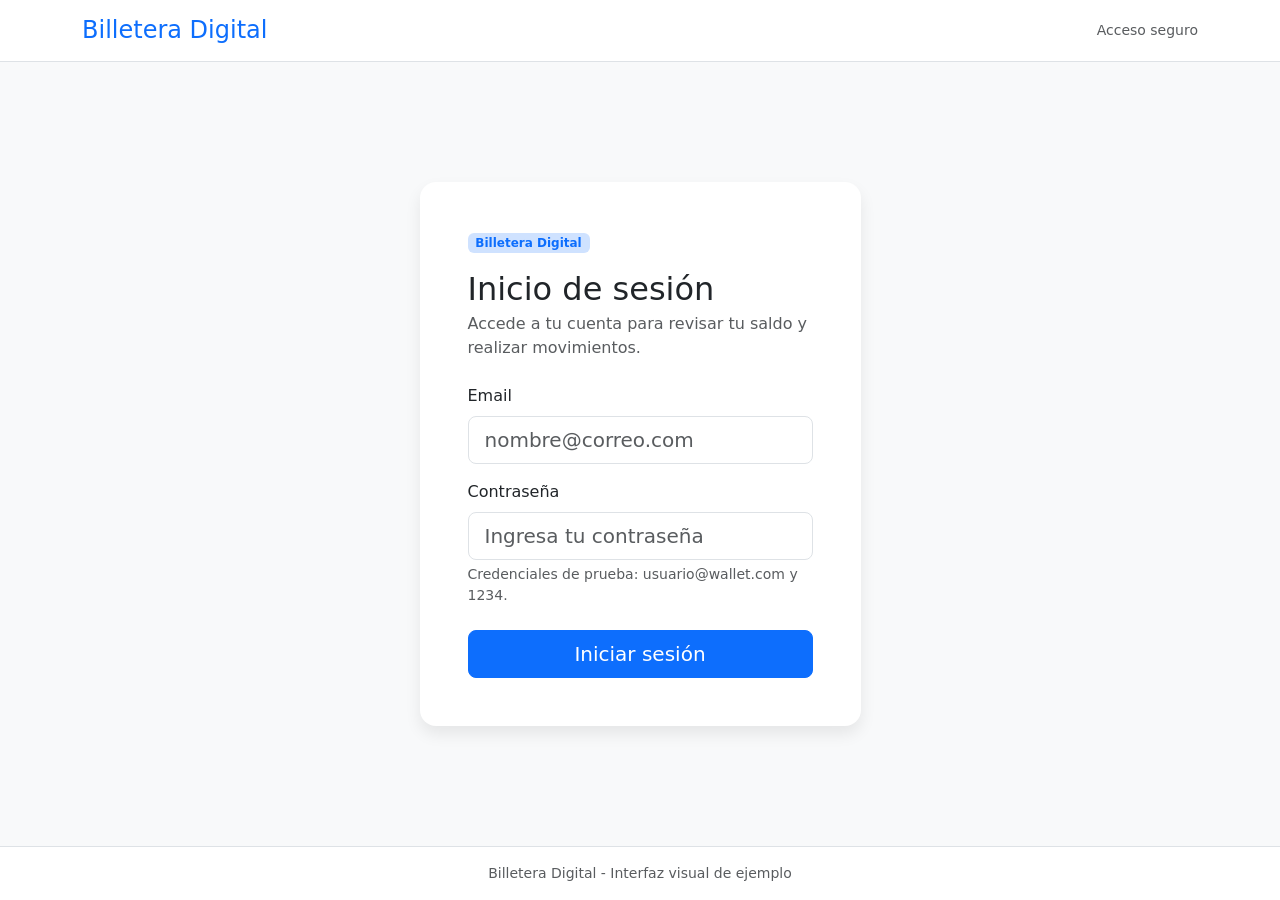
==== pages/deposit.html @ d2c087be "Base Proyecto Wallet JQuery" ====
<!DOCTYPE html>
<html lang="es">

<head>
  <meta charset="UTF-8">
  <meta name="viewport" content="width=device-width, initial-scale=1.0">
  <title>Depositar | Billetera Digital</title>
  <link href="https://cdn.jsdelivr.net/npm/bootstrap@5.3.3/dist/css/bootstrap.min.css" rel="stylesheet"
    integrity="sha384-QWTKZyjpPEjISv5WaRU9OFeRpok6YctnYmDr5pNlyT2bRjXh0JMhjY6hW+ALEwIH" crossorigin="anonymous">
  <link rel="stylesheet" href="../assets/css/styles.css">
</head>

<body class="page-bg" data-page="deposit">
  <div class="app-shell d-lg-flex">
    <input type="checkbox" id="sidebar-toggle" class="sidebar-toggle">
    <aside class="sidebar bg-white border-end p-4">
      <div class="d-flex justify-content-between align-items-center mb-4">
        <h2 class="h5 mb-0 text-primary">Billetera</h2>
        <label for="sidebar-toggle" class="btn btn-sm btn-outline-secondary d-lg-none">X</label>
      </div>
      <nav class="nav flex-column gap-2">
        <a href="menu.html" class="btn btn-outline-primary text-start">Menú Principal</a>
        <a href="deposit.html" class="btn btn-primary text-start">Depositar</a>
        <a href="sendMoney.html" class="btn btn-outline-primary text-start">Enviar Dinero</a>
        <a href="transactions.html" class="btn btn-outline-primary text-start">Movimientos</a>
        <a href="login.html" class="btn btn-outline-secondary text-start mt-3" data-logout>Cerrar sesión</a>
      </nav>
    </aside>
    <label for="sidebar-toggle" class="sidebar-overlay"></label>

    <div class="content-column flex-grow-1 d-flex flex-column">
      <header class="bg-white border-bottom">
        <div class="container-fluid py-3 d-flex justify-content-between align-items-center">
          <div class="d-flex align-items-center gap-2">
            <label for="sidebar-toggle" class="btn btn-outline-primary d-lg-none mb-0">☰</label>
            <h1 class="h4 mb-0">Billetera Digital</h1>
          </div>
        </div>
      </header>

      <main class="container py-4 py-md-5 flex-grow-1">
        <section class="card simple-card border-0 p-4 p-md-5">
          <div class="mb-4">
            <span class="badge d-inline-block bg-primary-subtle text-primary">Fondos</span>
            <h2 class="mt-3 mb-1">Depositar</h2>
            <p class="text-muted mb-0">Carga saldo en tu cuenta en pocos pasos.</p>
          </div>

          <div class="alert alert-light border mb-4">
            Saldo actual: <strong data-current-balance>$ 0</strong>
          </div>

          <form id="depositForm" novalidate>
            <div class="mb-4">
              <label for="amount" class="form-label">Monto a depositar</label>
              <input type="number" class="form-control form-control-lg" id="amount" placeholder="Ej: 50000" min="1"
                required>
            </div>
            <div class="d-flex flex-column flex-sm-row gap-3">
              <button type="submit" class="btn btn-primary btn-lg flex-fill">Realizar depósito</button>
            </div>
            <p id="depositSummary" class="text-success small mt-3 mb-0 d-none"></p>
            <div id="depositMessage" class="alert d-none mt-3 mb-0" role="alert"></div>
          </form>
        </section>
      </main>

      <footer class="bg-white border-top">
        <div class="container-fluid py-3 text-center text-muted small">
          Billetera Digital - Pantalla de depósito
        </div>
      </footer>
    </div>
  </div>
  <script src="https://code.jquery.com/jquery-3.7.1.min.js"></script>
  <script src="../assets/js/data.js"></script>
  <script src="../assets/js/deposit.js"></script>
  <script src="../assets/js/main.js"></script>
</body>

</html>
---- assets/css/styles.css ----
.page-bg {
    min-height: 100vh;
    background-color: #f8f9fa;
}

.simple-card {
    border-radius: 1rem;
    box-shadow: 0 0.5rem 1rem rgba(0, 0, 0, 0.08);
}

.amount-box {
    border-radius: 1rem;
}

.app-shell {
    min-height: 100vh;
}

.content-column {
    min-height: 100vh;
}

.sidebar {
    width: 260px;
}

.sidebar .nav .btn {
    width: 100%;
    min-height: 48px;
    display: flex;
    align-items: center;
    justify-content: flex-start;
}

.sidebar-toggle {
    display: none;
}

.sidebar-overlay {
    display: none;
}

.floating-alert-container {
    position: fixed;
    top: 1rem;
    right: 1rem;
    z-index: 2000;
    width: min(360px, calc(100% - 2rem));
}

.floating-alert {
    box-shadow: 0 0.75rem 1.5rem rgba(0, 0, 0, 0.12);
}

.contact-chip {
    cursor: pointer;
}

.contact-chip.active {
    background-color: #0d6efd !important;
    color: #fff !important;
    border-color: #0d6efd !important;
}

@media (max-width: 991.98px) {
    .sidebar {
        position: fixed;
        top: 0;
        left: -260px;
        z-index: 1040;
        height: 100vh;
        transition: left 0.3s ease;
    }

    .sidebar-overlay {
        position: fixed;
        inset: 0;
        background-color: rgba(0, 0, 0, 0.35);
        z-index: 1030;
    }

    .sidebar-toggle:checked ~ .sidebar {
        left: 0;
    }

    .sidebar-toggle:checked ~ .sidebar-overlay {
        display: block;
    }
}
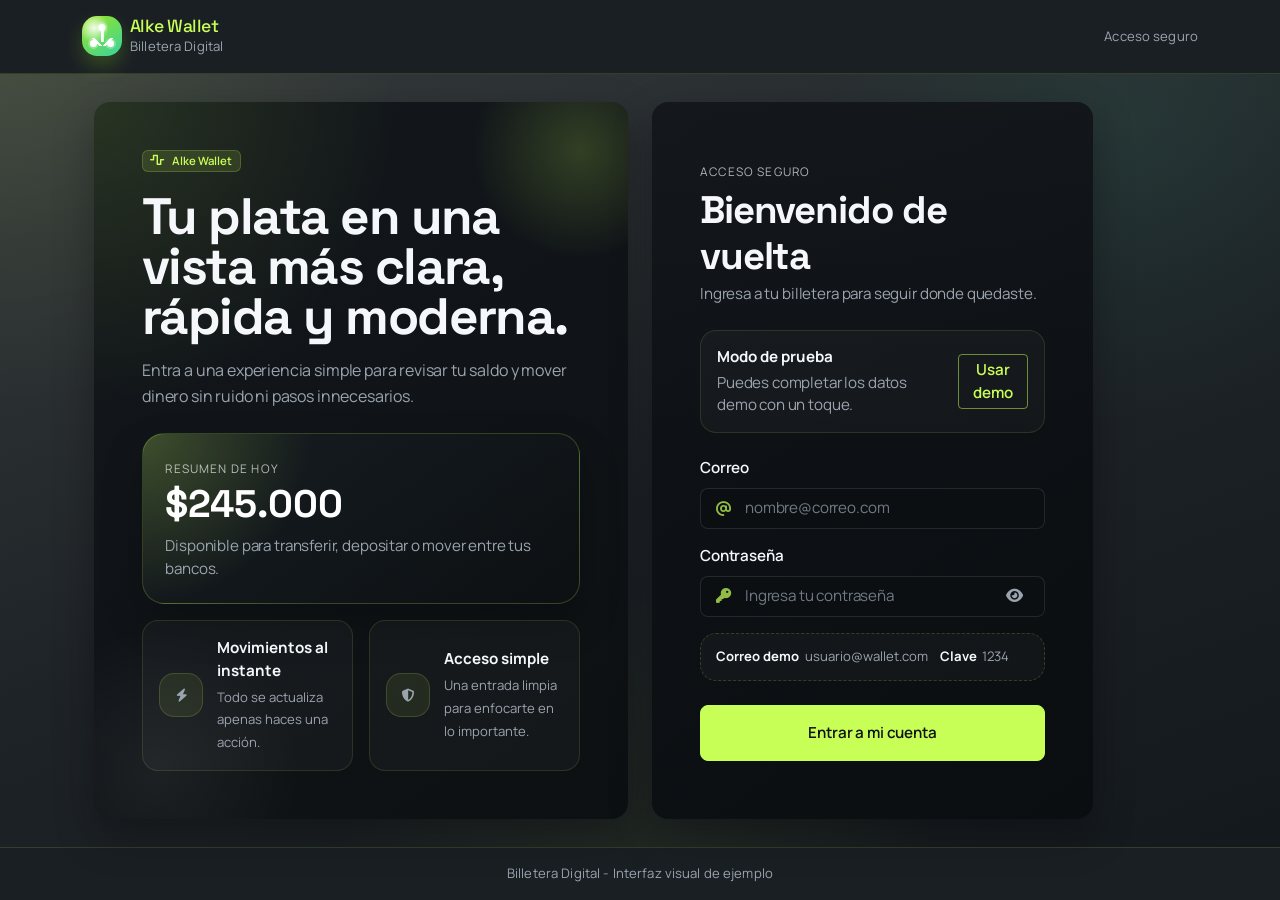
==== commit 87df4a1b: "avence en ux/ui con comportamiento de plataforma wallet mas realista" ====
--- a/pages/deposit.html
+++ b/pages/deposit.html
@@ -10,69 +10,278 @@
   <link rel="stylesheet" href="../assets/css/styles.css">
 </head>
 
-<body class="page-bg" data-page="deposit">
-  <div class="app-shell d-lg-flex">
-    <input type="checkbox" id="sidebar-toggle" class="sidebar-toggle">
-    <aside class="sidebar bg-white border-end p-4">
-      <div class="d-flex justify-content-between align-items-center mb-4">
-        <h2 class="h5 mb-0 text-primary">Billetera</h2>
-        <label for="sidebar-toggle" class="btn btn-sm btn-outline-secondary d-lg-none">X</label>
-      </div>
-      <nav class="nav flex-column gap-2">
-        <a href="menu.html" class="btn btn-outline-primary text-start">Menú Principal</a>
-        <a href="deposit.html" class="btn btn-primary text-start">Depositar</a>
-        <a href="sendMoney.html" class="btn btn-outline-primary text-start">Enviar Dinero</a>
-        <a href="transactions.html" class="btn btn-outline-primary text-start">Movimientos</a>
-        <a href="login.html" class="btn btn-outline-secondary text-start mt-3" data-logout>Cerrar sesión</a>
-      </nav>
-    </aside>
-    <label for="sidebar-toggle" class="sidebar-overlay"></label>
-
-    <div class="content-column flex-grow-1 d-flex flex-column">
-      <header class="bg-white border-bottom">
-        <div class="container-fluid py-3 d-flex justify-content-between align-items-center">
-          <div class="d-flex align-items-center gap-2">
-            <label for="sidebar-toggle" class="btn btn-outline-primary d-lg-none mb-0">☰</label>
-            <h1 class="h4 mb-0">Billetera Digital</h1>
-          </div>
-        </div>
-      </header>
-
-      <main class="container py-4 py-md-5 flex-grow-1">
-        <section class="card simple-card border-0 p-4 p-md-5">
-          <div class="mb-4">
-            <span class="badge d-inline-block bg-primary-subtle text-primary">Fondos</span>
-            <h2 class="mt-3 mb-1">Depositar</h2>
-            <p class="text-muted mb-0">Carga saldo en tu cuenta en pocos pasos.</p>
-          </div>
-
-          <div class="alert alert-light border mb-4">
-            Saldo actual: <strong data-current-balance>$ 0</strong>
-          </div>
-
-          <form id="depositForm" novalidate>
-            <div class="mb-4">
-              <label for="amount" class="form-label">Monto a depositar</label>
-              <input type="number" class="form-control form-control-lg" id="amount" placeholder="Ej: 50000" min="1"
-                required>
-            </div>
-            <div class="d-flex flex-column flex-sm-row gap-3">
-              <button type="submit" class="btn btn-primary btn-lg flex-fill">Realizar depósito</button>
-            </div>
-            <p id="depositSummary" class="text-success small mt-3 mb-0 d-none"></p>
-            <div id="depositMessage" class="alert d-none mt-3 mb-0" role="alert"></div>
-          </form>
-        </section>
-      </main>
-
-      <footer class="bg-white border-top">
-        <div class="container-fluid py-3 text-center text-muted small">
-          Billetera Digital - Pantalla de depósito
-        </div>
-      </footer>
-    </div>
-  </div>
+<body data-page="deposit" data-layout="app" data-title="Depositar | Billetera Digital">
+  <div data-layout-root></div>
+  <template data-page-content>
+    <section class="card simple-card border-0 p-4 p-md-5">
+      <div class="page-hero mb-4">
+        <div>
+          <span class="badge d-inline-block bg-primary-subtle text-primary">Fondos</span>
+          <h2 class="mt-3 mb-1">Depositar</h2>
+          <p class="text-muted mb-0">Elige cómo quieres ingresar la plata y te guiamos paso a paso.</p>
+        </div>
+        <div class="hero-icon">
+          <i class="fa-solid fa-arrow-down-wide-short"></i>
+        </div>
+      </div>
+
+      <div class="row g-3 mb-4 mobile-summary-grid">
+        <div class="col-12 col-sm-7 col-lg-7">
+          <div class="info-panel h-100">
+            <span class="info-panel__label">Saldo actual</span>
+            <strong class="info-panel__value" data-current-balance>$ 0</strong>
+            <p class="info-panel__text mb-0">Tu saldo se actualiza apenas terminamos el ingreso.</p>
+          </div>
+        </div>
+      </div>
+
+      <div class="row g-4 align-items-start">
+        <div class="col-12 col-xl-7">
+          <div class="surface-panel deposit-panel h-100">
+            <div class="transfer-panel__header">
+              <div>
+                <span class="transfer-panel__eyebrow">Paso principal</span>
+                <h3 class="h4 mb-1">¿Cómo quieres ingresar la plata?</h3>
+                <p class="text-muted mb-0">Elige una opción y abriremos una ventana con los datos necesarios.</p>
+              </div>
+            </div>
+
+            <div class="transfer-choice-grid">
+              <button type="button" class="transfer-choice-card" data-bs-toggle="modal" data-bs-target="#depositBankMethodModal">
+                <span class="transfer-choice-card__icon">
+                  <i class="fa-solid fa-building-columns"></i>
+                </span>
+                <span class="transfer-choice-card__content">
+                  <span class="transfer-choice-card__title">Desde otro banco</span>
+                  <span class="transfer-choice-card__text">Elige si quieres ingresar con débito o con una transferencia bancaria.</span>
+                </span>
+              </button>
+              <button type="button" class="transfer-choice-card" data-bs-toggle="modal" data-bs-target="#depositGiftCardModal">
+                <span class="transfer-choice-card__icon">
+                  <i class="fa-solid fa-gift"></i>
+                </span>
+                <span class="transfer-choice-card__content">
+                  <span class="transfer-choice-card__title">Con gift card</span>
+                  <span class="transfer-choice-card__text">Canjea un código de regalo y súmalo directo a tu saldo.</span>
+                </span>
+              </button>
+            </div>
+          </div>
+        </div>
+
+      
+      </div>
+    </section>
+  </template>
+
+  <template data-page-extra>
+    <div class="modal fade" id="depositBankMethodModal" tabindex="-1" aria-labelledby="depositBankMethodModalLabel" aria-hidden="true">
+      <div class="modal-dialog modal-dialog-centered">
+        <div class="modal-content">
+          <div class="modal-header">
+            <div>
+              <span class="section-heading__eyebrow d-block">Paso 1</span>
+              <h2 class="modal-title fs-5" id="depositBankMethodModalLabel">Elige cómo quieres ingresar</h2>
+            </div>
+            <button type="button" class="btn-close" data-bs-dismiss="modal" aria-label="Cerrar"></button>
+          </div>
+          <div class="modal-body">
+            <div class="transfer-choice-grid">
+              <button type="button" class="transfer-choice-card" data-bs-target-modal="depositDebitModal">
+                <span class="transfer-choice-card__icon">
+                  <i class="fa-solid fa-credit-card"></i>
+                </span>
+                <span class="transfer-choice-card__content">
+                  <span class="transfer-choice-card__title">Tarjeta de débito</span>
+                  <span class="transfer-choice-card__text">Haz un cargo usando una tarjeta de débito de prueba.</span>
+                </span>
+              </button>
+              <button type="button" class="transfer-choice-card" data-bs-target-modal="depositTransferModal">
+                <span class="transfer-choice-card__icon">
+                  <i class="fa-solid fa-arrow-right-arrow-left"></i>
+                </span>
+                <span class="transfer-choice-card__content">
+                  <span class="transfer-choice-card__title">Transferencia bancaria</span>
+                  <span class="transfer-choice-card__text">Revisa los datos de abono y confirma el monto transferido.</span>
+                </span>
+              </button>
+            </div>
+          </div>
+        </div>
+      </div>
+    </div>
+
+    <div class="modal fade" id="depositDebitModal" tabindex="-1" aria-labelledby="depositDebitModalLabel" aria-hidden="true">
+      <div class="modal-dialog modal-dialog-centered modal-lg">
+        <div class="modal-content">
+          <div class="modal-header">
+            <div>
+              <span class="section-heading__eyebrow d-block">Paso 2</span>
+              <h2 class="modal-title fs-5" id="depositDebitModalLabel">Ingresa con tarjeta de débito</h2>
+            </div>
+            <button type="button" class="btn-close" data-bs-dismiss="modal" aria-label="Cerrar"></button>
+          </div>
+          <div class="modal-body">
+            <form id="depositDebitForm" novalidate>
+              <div class="mb-3">
+                <label for="debitBankSource" class="form-label">Banco de origen</label>
+                <select id="debitBankSource" class="form-select form-select-lg">
+                  <option value="">Selecciona un banco</option>
+                </select>
+                <div class="form-text" id="debitBankSourceHelp">Selecciona desde qué banco quieres hacer el cargo.</div>
+              </div>
+
+              <div class="mb-3">
+                <label for="debitCardNumber" class="form-label">Número de tarjeta de débito</label>
+                <input type="text" class="form-control" id="debitCardNumber" placeholder="Ingresa el número de la tarjeta">
+                <div class="form-text" id="debitCardNumberHint">Tarjeta de prueba: selecciona un banco para ver un ejemplo.</div>
+              </div>
+
+              <div class="mb-3">
+                <label for="debitCardHolder" class="form-label">Nombre del titular</label>
+                <input type="text" class="form-control" id="debitCardHolder" placeholder="Como aparece en la tarjeta">
+                <div class="form-text" id="debitCardHolderHint">Titular de prueba: selecciona un banco para ver un ejemplo.</div>
+              </div>
+
+              <div class="row g-3 mb-3">
+                <div class="col-6">
+                  <label for="debitCardExpiry" class="form-label">Vencimiento</label>
+                  <input type="text" class="form-control" id="debitCardExpiry" placeholder="MM/AA">
+                  <div class="form-text" id="debitCardExpiryHint">Ejemplo: 12/28</div>
+                </div>
+                <div class="col-6">
+                  <label for="debitCardCvv" class="form-label">CVV</label>
+                  <input type="text" class="form-control" id="debitCardCvv" placeholder="123">
+                  <div class="form-text" id="debitCardCvvHint">Ejemplo: 321</div>
+                </div>
+              </div>
+
+              <div class="mb-4">
+                <label for="debitAmount" class="form-label">Monto a ingresar</label>
+                <input type="number" class="form-control form-control-lg" id="debitAmount" placeholder="Ej: 50000" min="1">
+                <div class="form-text" id="debitDepositSummary">Haz un cargo desde tu tarjeta de débito para sumarlo al saldo.</div>
+              </div>
+
+              <div class="d-flex flex-column flex-sm-row gap-3">
+                <button type="submit" class="btn btn-primary btn-lg flex-fill">Ingresar con débito</button>
+              </div>
+              <p id="debitDepositResult" class="small mt-3 mb-0 d-none"></p>
+              <div id="debitDepositMessage" class="alert d-none mt-3 mb-0" role="alert"></div>
+            </form>
+          </div>
+        </div>
+      </div>
+    </div>
+
+    <div class="modal fade" id="depositTransferModal" tabindex="-1" aria-labelledby="depositTransferModalLabel" aria-hidden="true">
+      <div class="modal-dialog modal-dialog-centered modal-lg">
+        <div class="modal-content">
+          <div class="modal-header">
+            <div>
+              <span class="section-heading__eyebrow d-block">Paso 2</span>
+              <h2 class="modal-title fs-5" id="depositTransferModalLabel">Ingresa con transferencia bancaria</h2>
+            </div>
+            <button type="button" class="btn-close" data-bs-dismiss="modal" aria-label="Cerrar"></button>
+          </div>
+          <div class="modal-body">
+            <form id="depositTransferForm" novalidate>
+              <div class="mb-3">
+                <label for="transferBankSource" class="form-label">Banco desde donde transferiste</label>
+                <select id="transferBankSource" class="form-select form-select-lg">
+                  <option value="">Selecciona un banco</option>
+                </select>
+                <div class="form-text" id="transferBankSourceHelp">Elige el banco de origen para mostrar los datos de abono.</div>
+              </div>
+
+              <div class="surface-panel p-3 mb-3">
+                <span class="transfer-panel__eyebrow d-block mb-2">Datos de prueba para transferir</span>
+                <div class="small text-muted d-grid gap-2">
+                  <div id="transferHolderHint">Titular: selecciona un banco para ver el ejemplo.</div>
+                  <div id="transferRutHint">RUT: selecciona un banco para ver el ejemplo.</div>
+                  <div id="transferAccountTypeHint">Tipo de cuenta: selecciona un banco para ver el ejemplo.</div>
+                  <div id="transferAccountNumberHint">Número de cuenta: selecciona un banco para ver el ejemplo.</div>
+                  <div id="transferEmailHint">Correo: selecciona un banco para ver el ejemplo.</div>
+                </div>
+              </div>
+
+              <div class="mb-3">
+                <label for="transferReference" class="form-label">Comprobante o referencia</label>
+                <input type="text" class="form-control" id="transferReference" placeholder="Ej: TRX-458921">
+                <div class="form-text" id="transferReferenceHint">Puedes usar un código simple para simular el comprobante.</div>
+              </div>
+
+              <div class="mb-4">
+                <label for="transferAmount" class="form-label">Monto transferido</label>
+                <input type="number" class="form-control form-control-lg" id="transferAmount" placeholder="Ej: 50000" min="1">
+                <div class="form-text" id="transferDepositSummary">Confirma cuánto transferiste para acreditarlo en tu saldo.</div>
+              </div>
+
+              <div class="d-flex flex-column flex-sm-row gap-3">
+                <button type="submit" class="btn btn-primary btn-lg flex-fill">Confirmar transferencia</button>
+              </div>
+              <p id="transferDepositResult" class="small mt-3 mb-0 d-none"></p>
+              <div id="transferDepositMessage" class="alert d-none mt-3 mb-0" role="alert"></div>
+            </form>
+          </div>
+        </div>
+      </div>
+    </div>
+
+    <div class="modal fade" id="depositGiftCardModal" tabindex="-1" aria-labelledby="depositGiftCardModalLabel" aria-hidden="true">
+      <div class="modal-dialog modal-dialog-centered">
+        <div class="modal-content">
+          <div class="modal-header">
+            <div>
+              <span class="section-heading__eyebrow d-block">Paso 1</span>
+              <h2 class="modal-title fs-5" id="depositGiftCardModalLabel">Canjea una gift card</h2>
+            </div>
+            <button type="button" class="btn-close" data-bs-dismiss="modal" aria-label="Cerrar"></button>
+          </div>
+          <div class="modal-body">
+            <form id="depositGiftCardForm" novalidate>
+              <div class="mb-3">
+                <label for="giftCardSource" class="form-label">Elige una gift card</label>
+                <select id="giftCardSource" class="form-select form-select-lg">
+                  <option value="">Selecciona una gift card</option>
+                </select>
+                <div class="form-text">Puedes usar uno de los códigos de ejemplo que dejamos cargados.</div>
+              </div>
+
+              <div class="mb-3">
+                <label for="giftCardCode" class="form-label">Código de la gift card</label>
+                <input type="text" class="form-control" id="giftCardCode" placeholder="Ingresa el código">
+                <div class="form-text" id="giftCardCodeHint">Código de prueba: selecciona una gift card para ver el ejemplo.</div>
+              </div>
+
+              <div class="mb-3">
+                <label for="giftCardPin" class="form-label">PIN o clave</label>
+                <input type="text" class="form-control" id="giftCardPin" placeholder="Ingresa la clave">
+                <div class="form-text" id="giftCardPinHint">PIN de prueba: selecciona una gift card para ver el ejemplo.</div>
+              </div>
+
+              <div class="mb-4">
+                <label for="giftAmount" class="form-label">Monto a depositar</label>
+                <input type="number" class="form-control form-control-lg" id="giftAmount" placeholder="Ej: 15000" min="1">
+                <div class="form-text" id="giftDepositSummary">Usa un código de regalo para sumar saldo sin depender de otro banco.</div>
+              </div>
+
+              <div class="d-flex flex-column flex-sm-row gap-3">
+                <button type="submit" class="btn btn-primary btn-lg flex-fill">Canjear gift card</button>
+              </div>
+              <p id="giftDepositSummaryText" class="small mt-3 mb-0 d-none"></p>
+              <div id="giftDepositMessage" class="alert d-none mt-3 mb-0" role="alert"></div>
+            </form>
+          </div>
+        </div>
+      </div>
+    </div>
+  </template>
+
+  <script src="../assets/js/layout.js"></script>
   <script src="https://code.jquery.com/jquery-3.7.1.min.js"></script>
+  <script src="https://cdn.jsdelivr.net/npm/bootstrap@5.3.3/dist/js/bootstrap.bundle.min.js"
+    integrity="sha384-YvpcrYf0tY3lHB60NNkmXc5s9fDVZLESaAA55NDzOxhy9GkcIdslK1eN7N6jIeHz"
+    crossorigin="anonymous"></script>
   <script src="../assets/js/data.js"></script>
   <script src="../assets/js/deposit.js"></script>
   <script src="../assets/js/main.js"></script>
--- a/assets/css/styles.css
+++ b/assets/css/styles.css
@@ -1,15 +1,905 @@
+@import url("https://fonts.googleapis.com/css2?family=Manrope:wght@400;500;600;700;800&family=Space+Grotesk:wght@500;700&display=swap");
+
 .page-bg {
     min-height: 100vh;
-    background-color: #f8f9fa;
+    background-color: #2c3134;
+    background:
+        radial-gradient(circle at top left, rgba(200, 255, 87, 0.1), transparent 26%),
+        radial-gradient(circle at 88% 14%, rgba(56, 211, 159, 0.08), transparent 22%),
+        radial-gradient(circle at 50% 100%, rgba(200, 255, 87, 0.06), transparent 28%),
+        linear-gradient(160deg, #3d4042 0%, #2f3436 18%, #1e2327 52%, #13181c 100%);
+    font-family: "Manrope", "Segoe UI", sans-serif;
+    font-size: 0.95rem;
+    background-attachment: fixed;
+}
+
+:root {
+    --app-header-height: 0px;
+    --app-footer-height: 0px;
+    --app-bg: #2c3134;
+    --app-surface: #111417;
+    --app-surface-soft: #1a1f24;
+    --app-surface-strong: #0c0f12;
+    --app-border: rgba(200, 255, 87, 0.14);
+    --app-text: #f5f7fa;
+    --app-muted: #9aa4af;
+    --app-accent: #c8ff57;
+    --app-accent-strong: #a6f226;
+    --app-accent-contrast: #0f1411;
+    --app-shadow: 0 1rem 2.5rem rgba(0, 0, 0, 0.28);
+    --app-font-body: "Manrope", "Segoe UI", sans-serif;
+    --app-font-display: "Space Grotesk", "Segoe UI", sans-serif;
+}
+
+body,
+button,
+input,
+select,
+textarea {
+    font-family: var(--app-font-body);
 }
 
 .simple-card {
     border-radius: 1rem;
-    box-shadow: 0 0.5rem 1rem rgba(0, 0, 0, 0.08);
+    background-color: var(--app-surface);
+    color: var(--app-text);
+    border: 1px solid var(--app-border);
+    box-shadow: var(--app-shadow);
+}
+
+.page-hero {
+    display: grid;
+    grid-template-columns: minmax(0, 1fr) auto;
+    align-items: start;
+    gap: 1rem;
+}
+
+.page-hero > div:first-child {
+    flex: 1;
+    min-width: 0;
+}
+
+.hero-icon {
+    width: 4rem;
+    height: 4rem;
+    border-radius: 1.2rem;
+    display: inline-flex;
+    align-items: center;
+    justify-content: center;
+    font-size: 1.35rem;
+    color: var(--app-accent);
+    border: 1px solid rgba(200, 255, 87, 0.16);
+    background:
+        radial-gradient(circle at top left, rgba(200, 255, 87, 0.22), transparent 52%),
+        rgba(12, 15, 18, 0.86);
+    box-shadow: inset 0 1px 0 rgba(255, 255, 255, 0.03);
+}
+
+.surface-panel {
+    background-color: var(--app-surface-soft);
+    border: 1px solid var(--app-border);
+    border-radius: 1rem;
+    padding: 1rem;
+    box-shadow: inset 0 1px 0 rgba(255, 255, 255, 0.02);
+}
+
+.deposit-method-panel {
+    display: flex;
+    flex-direction: column;
+    justify-content: flex-start;
+}
+
+.deposit-panel {
+    display: flex;
+    flex-direction: column;
+    gap: 1rem;
+}
+
+.info-panel {
+    background:
+        radial-gradient(circle at top left, rgba(200, 255, 87, 0.14), transparent 36%),
+        linear-gradient(145deg, #14191d, #0c0f12);
+    border: 1px solid rgba(200, 255, 87, 0.18);
+    border-radius: 1rem;
+    padding: 1.25rem;
+    display: flex;
+    flex-direction: column;
+    gap: 0.45rem;
+}
+
+.info-panel__label {
+    color: rgba(255, 255, 255, 0.72);
+    font-size: 0.8rem;
+    text-transform: uppercase;
+    letter-spacing: 0.08em;
+}
+
+.info-panel__value {
+    font-size: 1.7rem;
+    font-family: var(--app-font-display);
+    color: #ffffff;
+}
+
+.info-panel__text {
+    color: var(--app-muted);
+    font-size: 0.88rem;
+    line-height: 1.45;
+}
+
+.mini-stat {
+    background-color: rgba(255, 255, 255, 0.03);
+    border: 1px solid var(--app-border);
+    border-radius: 1rem;
+    padding: 1.1rem;
+    display: flex;
+    align-items: flex-start;
+    gap: 0.9rem;
+}
+
+.mini-stat__icon {
+    width: 2.75rem;
+    height: 2.75rem;
+    border-radius: 0.95rem;
+    display: inline-flex;
+    align-items: center;
+    justify-content: center;
+    color: var(--app-accent);
+    background-color: rgba(200, 255, 87, 0.08);
+    border: 1px solid rgba(200, 255, 87, 0.14);
+    flex-shrink: 0;
+}
+
+.mini-stat__title {
+    display: block;
+    color: var(--app-text);
+    margin-bottom: 0.2rem;
+}
+
+.mini-stat__text {
+    color: var(--app-muted);
+    font-size: 0.86rem;
+    line-height: 1.4;
+}
+
+.auth-panel {
+    background:
+        radial-gradient(circle at top left, rgba(200, 255, 87, 0.12), transparent 34%),
+        linear-gradient(145deg, #13181c, #0d1013);
+}
+
+.login-shell {
+    align-items: stretch;
+}
+
+.login-stage {
+    position: relative;
+    overflow: hidden;
+    display: flex;
+    flex-direction: column;
+    justify-content: space-between;
+}
+
+.login-stage::before {
+    content: "";
+    position: absolute;
+    top: -4rem;
+    right: -4rem;
+    width: 14rem;
+    height: 14rem;
+    border-radius: 999px;
+    background: radial-gradient(circle, rgba(200, 255, 87, 0.18), transparent 68%);
+    pointer-events: none;
+}
+
+.login-stage::after {
+    content: "";
+    position: absolute;
+    left: -5rem;
+    bottom: -6rem;
+    width: 18rem;
+    height: 18rem;
+    border-radius: 999px;
+    background: radial-gradient(circle, rgba(255, 255, 255, 0.06), transparent 70%);
+    pointer-events: none;
+}
+
+.login-stage__badge,
+.login-stage__copy,
+.login-stage__board {
+    position: relative;
+    z-index: 1;
+}
+
+.login-stage__badge {
+    align-self: flex-start;
+}
+
+.login-stage__copy {
+    max-width: 31rem;
+    margin-top: 1.25rem;
+}
+
+.login-stage__copy h2 {
+    font-size: clamp(2rem, 4vw, 3.4rem);
+    line-height: 0.98;
+    margin-bottom: 1rem;
+}
+
+.login-stage__copy p {
+    max-width: 29rem;
+    font-size: 1rem;
+    line-height: 1.6;
+}
+
+.login-stage__board {
+    display: grid;
+    gap: 1rem;
+}
+
+.login-stage__card {
+    border-radius: 1.4rem;
+    padding: 1.4rem;
+    border: 1px solid rgba(200, 255, 87, 0.2);
+    background:
+        radial-gradient(circle at top left, rgba(200, 255, 87, 0.22), transparent 36%),
+        linear-gradient(145deg, #171d21, #0c1013);
+    box-shadow: 0 1.2rem 2.5rem rgba(0, 0, 0, 0.24);
+}
+
+.login-stage__eyebrow {
+    display: inline-block;
+    color: rgba(255, 255, 255, 0.68);
+    font-size: 0.74rem;
+    text-transform: uppercase;
+    letter-spacing: 0.1em;
+    margin-bottom: 0.45rem;
+}
+
+.login-stage__amount {
+    display: block;
+    font-family: var(--app-font-display);
+    font-size: clamp(2.2rem, 3vw, 3rem);
+    line-height: 1;
+    color: #ffffff;
+    margin-bottom: 0.75rem;
+}
+
+.login-stage__caption {
+    color: var(--app-muted);
+    max-width: 24rem;
+    line-height: 1.5;
+}
+
+.login-stage__metrics {
+    display: grid;
+    grid-template-columns: repeat(2, minmax(0, 1fr));
+    gap: 1rem;
+}
+
+.login-stage__metric {
+    min-height: 100%;
+    display: flex;
+    align-items: center;
+    gap: 0.9rem;
+    padding: 1rem;
+    border-radius: 1rem;
+    background-color: rgba(255, 255, 255, 0.03);
+    border: 1px solid rgba(200, 255, 87, 0.12);
+}
+
+.login-stage__metric-icon {
+    width: 2.75rem;
+    height: 2.75rem;
+    border-radius: 0.95rem;
+    display: inline-flex;
+    align-items: center;
+    justify-content: center;
+    color: var(--app-accent);
+    background-color: rgba(200, 255, 87, 0.08);
+    border: 1px solid rgba(200, 255, 87, 0.16);
+    flex-shrink: 0;
+}
+
+.login-stage__metric strong {
+    display: block;
+    font-size: 0.95rem;
+    margin-bottom: 0.18rem;
+}
+
+.login-stage__metric span {
+    color: var(--app-muted);
+    font-size: 0.82rem;
+    line-height: 1.4;
+}
+
+.login-panel {
+    background:
+        linear-gradient(180deg, rgba(255, 255, 255, 0.02), transparent 50%),
+        linear-gradient(145deg, #101317, #0b0e11);
+    display: flex;
+    flex-direction: column;
+    justify-content: center;
+}
+
+.login-panel__header {
+    max-width: 28rem;
+}
+
+.login-panel__eyebrow {
+    display: inline-block;
+    color: rgba(255, 255, 255, 0.68);
+    font-size: 0.74rem;
+    text-transform: uppercase;
+    letter-spacing: 0.1em;
+    margin-bottom: 0.4rem;
+}
+
+.login-panel__header h2 {
+    font-size: clamp(1.8rem, 3vw, 2.6rem);
+}
+
+.login-demo-strip {
+    display: flex;
+    align-items: center;
+    justify-content: space-between;
+    gap: 1rem;
+    padding: 0.95rem 1rem;
+    border-radius: 1rem;
+    background-color: rgba(255, 255, 255, 0.03);
+    border: 1px solid rgba(200, 255, 87, 0.12);
+}
+
+.login-demo-strip strong {
+    display: block;
+    margin-bottom: 0.18rem;
+}
+
+.login-input-wrap {
+    position: relative;
+}
+
+.login-input-wrap__icon {
+    position: absolute;
+    top: 50%;
+    left: 1rem;
+    transform: translateY(-50%);
+    color: rgba(200, 255, 87, 0.72);
+    pointer-events: none;
+    z-index: 1;
+}
+
+.login-input-wrap__control {
+    padding-left: 2.75rem;
+    padding-right: 3rem;
+}
+
+.login-input-wrap__action {
+    position: absolute;
+    top: 50%;
+    right: 0.8rem;
+    transform: translateY(-50%);
+    width: 2.2rem;
+    height: 2.2rem;
+    border: 0;
+    border-radius: 0.8rem;
+    display: inline-flex;
+    align-items: center;
+    justify-content: center;
+    color: var(--app-muted);
+    background: transparent;
+}
+
+.login-input-wrap__action:hover,
+.login-input-wrap__action:focus {
+    color: var(--app-accent);
+    background-color: rgba(200, 255, 87, 0.08);
+}
+
+.login-demo-inline {
+    display: flex;
+    flex-wrap: wrap;
+    gap: 0.75rem;
+    padding: 0.85rem 0.95rem;
+    border-radius: 1rem;
+    background-color: rgba(255, 255, 255, 0.03);
+    border: 1px dashed rgba(200, 255, 87, 0.18);
+}
+
+.login-demo-inline span {
+    display: inline-flex;
+    align-items: center;
+    gap: 0.35rem;
+    color: var(--app-muted);
+    font-size: 0.82rem;
+}
+
+.login-demo-inline strong {
+    color: var(--app-text);
+}
+
+.login-submit {
+    min-height: 3.5rem;
+}
+
+.wallet-preview__card {
+    border-radius: 1.25rem;
+    padding: 1.2rem;
+    background:
+        radial-gradient(circle at top left, rgba(200, 255, 87, 0.24), transparent 34%),
+        linear-gradient(145deg, #171c20, #090c0f);
+    border: 1px solid rgba(200, 255, 87, 0.18);
+    box-shadow: 0 1rem 2rem rgba(0, 0, 0, 0.2);
+}
+
+.wallet-preview__top {
+    display: flex;
+    justify-content: space-between;
+    align-items: center;
+    color: rgba(255, 255, 255, 0.7);
+    margin-bottom: 2rem;
+}
+
+.wallet-preview__brand {
+    font-size: 0.85rem;
+    text-transform: uppercase;
+    letter-spacing: 0.08em;
+}
+
+.wallet-preview__amount {
+    font-family: var(--app-font-display);
+    font-size: 1.8rem;
+    color: #ffffff;
+}
+
+.wallet-preview__meta {
+    color: var(--app-muted);
+    margin-top: 0.35rem;
+}
+
+.mini-feature {
+    background-color: rgba(255, 255, 255, 0.03);
+    border: 1px solid var(--app-border);
+    border-radius: 1rem;
+    min-height: 100%;
+    padding: 0.95rem 0.75rem;
+    display: flex;
+    flex-direction: column;
+    align-items: center;
+    gap: 0.45rem;
+    text-align: center;
+    color: var(--app-text);
+}
+
+.mini-feature i {
+    color: var(--app-accent);
 }
 
 .amount-box {
     border-radius: 1rem;
+    background:
+        radial-gradient(circle at top left, rgba(200, 255, 87, 0.2), transparent 34%),
+        linear-gradient(145deg, #14191d, #0c0f12) !important;
+    border: 1px solid rgba(200, 255, 87, 0.2);
+    box-shadow: 0 1rem 2rem rgba(0, 0, 0, 0.28);
+}
+
+.amount-box::after {
+    content: "";
+    position: absolute;
+    inset: 0;
+    border-radius: inherit;
+    background:
+        radial-gradient(circle at 85% 18%, rgba(255, 255, 255, 0.14), transparent 18%),
+        linear-gradient(120deg, transparent 0 58%, rgba(255, 255, 255, 0.04) 58% 64%, transparent 64%);
+    pointer-events: none;
+}
+
+.amount-box p {
+    color: rgba(255, 255, 255, 0.82);
+}
+
+.amount-box [data-wallet-balance],
+.amount-box [data-current-balance],
+.amount-box [data-available-balance] {
+    color: #ffffff;
+    letter-spacing: 0.02em;
+}
+
+.amount-box {
+    position: relative;
+    overflow: hidden;
+}
+
+.quick-action {
+    min-height: 168px;
+    border-radius: 1.2rem;
+    border: 1px solid var(--app-border);
+    background:
+        linear-gradient(180deg, rgba(255, 255, 255, 0.03), transparent 50%),
+        var(--app-surface-soft);
+    box-shadow: 0 1rem 2rem rgba(0, 0, 0, 0.18);
+    padding: 1.15rem;
+    display: flex;
+    flex-direction: column;
+    gap: 0.65rem;
+    position: relative;
+    overflow: hidden;
+    transition: transform 0.2s ease, border-color 0.2s ease, box-shadow 0.2s ease, background-color 0.2s ease;
+}
+
+.quick-action__icon {
+    width: 3.25rem;
+    height: 3.25rem;
+    border-radius: 1rem;
+    display: inline-flex;
+    align-items: center;
+    justify-content: center;
+    font-size: 1.25rem;
+    border: 1px solid rgba(200, 255, 87, 0.16);
+    background:
+        radial-gradient(circle at top left, rgba(200, 255, 87, 0.22), transparent 52%),
+        rgba(12, 15, 18, 0.86);
+}
+
+.quick-action__title {
+    color: var(--app-text);
+    font-family: var(--app-font-display);
+    font-size: 1rem;
+    line-height: 1.2;
+}
+
+.quick-action__text {
+    color: var(--app-muted);
+    max-width: 18ch;
+    font-size: 0.84rem;
+    line-height: 1.35;
+}
+
+.quick-action--live:hover,
+.quick-action--live:focus {
+    transform: translateY(-4px);
+    border-color: rgba(200, 255, 87, 0.36);
+    box-shadow: 0 1.3rem 2.2rem rgba(0, 0, 0, 0.24);
+}
+
+.quick-action--live:hover .quick-action__icon,
+.quick-action--live:focus .quick-action__icon {
+    background:
+        radial-gradient(circle at top left, rgba(200, 255, 87, 0.28), transparent 52%),
+        rgba(12, 15, 18, 0.96);
+    color: var(--app-accent);
+}
+
+.quick-action--coming-soon {
+    background:
+        linear-gradient(180deg, rgba(255, 255, 255, 0.015), transparent 55%),
+        linear-gradient(145deg, #181c20, #13171b);
+    border-color: rgba(255, 255, 255, 0.08);
+    filter: saturate(0.2);
+    opacity: 0.78;
+}
+
+.quick-action--coming-soon .quick-action__icon {
+    border-color: rgba(255, 255, 255, 0.08);
+    color: #b7bdc4;
+}
+
+.quick-action--coming-soon .quick-action__title,
+.quick-action--coming-soon .quick-action__text {
+    color: #b2bac2;
+}
+
+.quick-action__ribbon {
+    position: absolute;
+    top: 1.1rem;
+    right: -2.6rem;
+    width: 9.5rem;
+    padding: 0.22rem 0;
+    text-align: center;
+    font-size: 0.68rem;
+    letter-spacing: 0.12em;
+    text-transform: uppercase;
+    font-weight: 800;
+    color: rgba(255, 255, 255, 0.92);
+    background: linear-gradient(90deg, #70757c, #8a9097);
+    transform: rotate(38deg);
+    box-shadow: 0 0.35rem 1rem rgba(0, 0, 0, 0.25);
+}
+
+.section-heading {
+    display: grid;
+    grid-template-columns: minmax(0, 1fr) auto;
+    align-items: center;
+    gap: 1rem;
+}
+
+.section-heading__actions {
+    display: inline-flex;
+    align-items: center;
+    gap: 0.65rem;
+    flex-shrink: 0;
+}
+
+.section-heading__eyebrow,
+.transfer-panel__eyebrow {
+    display: inline-block;
+    color: rgba(255, 255, 255, 0.68);
+    font-size: 0.72rem;
+    letter-spacing: 0.1em;
+    text-transform: uppercase;
+    margin-bottom: 0.3rem;
+}
+
+.section-heading__icon {
+    width: 2.5rem;
+    height: 2.5rem;
+    border-radius: 0.9rem;
+    display: inline-flex;
+    align-items: center;
+    justify-content: center;
+    color: var(--app-accent);
+    background-color: rgba(200, 255, 87, 0.08);
+    border: 1px solid rgba(200, 255, 87, 0.14);
+    flex-shrink: 0;
+}
+
+.icon-action-btn {
+    width: 2.6rem;
+    height: 2.6rem;
+    border-radius: 0.9rem;
+    display: inline-flex;
+    align-items: center;
+    justify-content: center;
+    border: 1px solid rgba(200, 255, 87, 0.22);
+    background-color: rgba(200, 255, 87, 0.08);
+    color: var(--app-accent);
+    transition: background-color 0.2s ease, border-color 0.2s ease, transform 0.2s ease;
+}
+
+.icon-action-btn:hover,
+.icon-action-btn:focus {
+    background-color: rgba(200, 255, 87, 0.14);
+    border-color: rgba(200, 255, 87, 0.34);
+    color: #f8ffe9;
+    transform: translateY(-1px);
+}
+
+.transfer-panel {
+    padding: 1.2rem;
+}
+
+.transfer-choice-grid {
+    display: grid;
+    grid-template-columns: repeat(2, minmax(0, 1fr));
+    gap: 1rem;
+}
+
+.transfer-choice-card {
+    min-height: 168px;
+    border-radius: 1rem;
+    border: 1px solid var(--app-border);
+    background:
+        linear-gradient(180deg, rgba(255, 255, 255, 0.02), transparent 60%),
+        rgba(255, 255, 255, 0.02);
+    padding: 1rem;
+    display: grid;
+    grid-template-columns: auto minmax(0, 1fr);
+    align-items: start;
+    gap: 0.9rem;
+    text-align: left;
+    color: var(--app-text);
+    transition: border-color 0.2s ease, transform 0.2s ease, background-color 0.2s ease;
+}
+
+.transfer-choice-card:hover,
+.transfer-choice-card:focus,
+.transfer-choice-card.active {
+    border-color: rgba(200, 255, 87, 0.34);
+    background-color: rgba(200, 255, 87, 0.05);
+    transform: translateY(-2px);
+}
+
+.transfer-choice-card__icon {
+    width: 3rem;
+    height: 3rem;
+    border-radius: 0.95rem;
+    display: inline-flex;
+    align-items: center;
+    justify-content: center;
+    color: var(--app-accent);
+    border: 1px solid rgba(200, 255, 87, 0.16);
+    background-color: rgba(200, 255, 87, 0.08);
+}
+
+.transfer-choice-card__content {
+    display: flex;
+    flex-direction: column;
+    gap: 0.28rem;
+    min-width: 0;
+    align-items: flex-start;
+    justify-content: flex-start;
+    flex: 1;
+    padding-top: 0.1rem;
+}
+
+.transfer-choice-card__title {
+    font-family: var(--app-font-display);
+    font-size: 1rem;
+    display: block;
+    line-height: 1.2;
+}
+
+.transfer-choice-card__text {
+    color: var(--app-muted);
+    font-size: 0.82rem;
+    line-height: 1.35;
+    display: block;
+    max-width: 28ch;
+}
+
+.transfer-flow-head {
+    display: flex;
+    align-items: center;
+    justify-content: space-between;
+    gap: 1rem;
+}
+
+.transfer-flow-head__eyebrow {
+    display: inline-block;
+    font-size: 0.72rem;
+    text-transform: uppercase;
+    letter-spacing: 0.1em;
+    color: rgba(255, 255, 255, 0.68);
+    margin-bottom: 0.25rem;
+}
+
+.transfer-flow-head__title {
+    display: block;
+    font-size: 1rem;
+    color: var(--app-text);
+}
+
+[data-contact-selection-step],
+[data-transfer-amount-step] {
+    transition: opacity 0.2s ease;
+}
+
+.transfer-panel__header {
+    display: flex;
+    align-items: flex-start;
+    justify-content: space-between;
+    gap: 1rem;
+    margin-bottom: 1.2rem;
+}
+
+.transfer-panel__badge {
+    display: inline-flex;
+    align-items: center;
+    gap: 0.45rem;
+    min-height: 2.2rem;
+    padding: 0 0.85rem;
+    border-radius: 999px;
+    background-color: rgba(200, 255, 87, 0.08);
+    color: var(--app-accent);
+    border: 1px solid rgba(200, 255, 87, 0.16);
+    white-space: nowrap;
+}
+
+.transfer-field-group {
+    display: flex;
+    flex-direction: column;
+    gap: 0.65rem;
+}
+
+.transfer-checklist__item i {
+    color: var(--app-accent);
+}
+
+.input-highlight {
+    position: relative;
+}
+
+.input-highlight__prefix {
+    position: absolute;
+    top: 50%;
+    left: 1rem;
+    transform: translateY(-50%);
+    color: rgba(255, 255, 255, 0.72);
+    font-weight: 700;
+    z-index: 1;
+}
+
+.input-highlight__control {
+    padding-left: 2rem;
+}
+
+.transfer-submit-row {
+    display: flex;
+    align-items: center;
+    justify-content: space-between;
+    gap: 1rem;
+    padding-top: 0.3rem;
+}
+
+.transfer-submit-copy strong {
+    display: block;
+    margin-bottom: 0.2rem;
+}
+
+.transfer-submit-copy p {
+    font-size: 0.84rem;
+    line-height: 1.4;
+}
+
+.transfer-submit-button {
+    min-width: 200px;
+}
+
+.transfer-tip-panel {
+    background:
+        linear-gradient(180deg, rgba(255, 255, 255, 0.02), transparent 60%),
+        var(--app-surface-soft);
+}
+
+.transfer-tip-panel--compact {
+    padding: 0.9rem 1rem;
+}
+
+.transfer-tip-panel__summary {
+    display: flex;
+    align-items: center;
+    justify-content: space-between;
+    gap: 1rem;
+    cursor: pointer;
+    list-style: none;
+    color: var(--app-text);
+}
+
+.transfer-tip-panel__summary::-webkit-details-marker {
+    display: none;
+}
+
+.transfer-tip-panel__summary-text {
+    display: inline-flex;
+    align-items: center;
+    gap: 0.65rem;
+}
+
+.transfer-tip-panel__summary-text i,
+.transfer-tip-panel__chevron {
+    color: var(--app-accent);
+}
+
+.transfer-tip-panel__chevron {
+    transition: transform 0.2s ease;
+}
+
+.transfer-tip-panel[open] .transfer-tip-panel__chevron {
+    transform: rotate(180deg);
+}
+
+.transfer-tip-panel .transfer-checklist {
+    margin-top: 0.9rem;
+}
+
+.transfer-checklist--compact .transfer-checklist__item i {
+    width: 1rem;
+    text-align: center;
+}
+
+.transfer-checklist {
+    display: flex;
+    flex-direction: column;
+    gap: 0.85rem;
+}
+
+.transfer-checklist__item {
+    display: flex;
+    align-items: flex-start;
+    gap: 0.7rem;
+    color: var(--app-text);
+    font-size: 0.84rem;
+    line-height: 1.4;
 }
 
 .app-shell {
@@ -20,8 +910,17 @@
     min-height: 100vh;
 }
 
+.app-header .container-fluid,
+.app-footer .container-fluid {
+    padding-left: 1.25rem;
+    padding-right: 1.25rem;
+}
+
 .sidebar {
-    width: 260px;
+    width: 210px;
+    background-color: var(--app-surface-soft) !important;
+    border-color: var(--app-border) !important;
+    box-shadow: inset -1px 0 0 rgba(255, 255, 255, 0.03);
 }
 
 .sidebar .nav .btn {
@@ -32,12 +931,271 @@
     justify-content: flex-start;
 }
 
+.sidebar .nav .btn i {
+    color: inherit;
+}
+
+.sidebar .text-primary,
+.content-column .text-primary,
+header .text-primary {
+    color: var(--app-accent) !important;
+}
+
+.text-muted {
+    color: var(--app-muted) !important;
+}
+
+.small,
+small,
+.form-text {
+    letter-spacing: 0.01em;
+}
+
+.bg-white {
+    background-color: var(--app-surface-soft) !important;
+}
+
+.border-top,
+.border-bottom,
+.border-end,
+.border {
+    border-color: var(--app-border) !important;
+}
+
+.badge.bg-primary-subtle {
+    background-color: rgba(200, 255, 87, 0.12) !important;
+    color: var(--app-accent) !important;
+    border: 1px solid rgba(200, 255, 87, 0.2);
+}
+
+.btn.btn-primary {
+    background-color: var(--app-accent);
+    border-color: var(--app-accent);
+    color: var(--app-accent-contrast);
+    font-weight: 600;
+}
+
+.btn.btn-primary:hover,
+.btn.btn-primary:focus,
+.btn.btn-primary:active {
+    background-color: var(--app-accent-strong) !important;
+    border-color: var(--app-accent-strong) !important;
+    color: var(--app-accent-contrast) !important;
+}
+
+.btn.btn-outline-primary {
+    border-color: rgba(200, 255, 87, 0.5);
+    color: var(--app-accent);
+    background-color: transparent;
+}
+
+.btn.btn-outline-primary:hover,
+.btn.btn-outline-primary:focus,
+.btn.btn-outline-primary:active {
+    background-color: rgba(200, 255, 87, 0.12) !important;
+    border-color: var(--app-accent) !important;
+    color: #f8ffe9 !important;
+}
+
+.btn.btn-outline-secondary {
+    border-color: rgba(255, 255, 255, 0.14);
+    color: var(--app-text);
+    background-color: transparent;
+}
+
+.btn.btn-outline-secondary:hover,
+.btn.btn-outline-secondary:focus,
+.btn.btn-outline-secondary:active {
+    background-color: rgba(255, 255, 255, 0.08) !important;
+    border-color: rgba(255, 255, 255, 0.24) !important;
+    color: var(--app-text) !important;
+}
+
+.btn.text-danger {
+    color: #ff8f8f !important;
+}
+
+.form-control,
+.form-select {
+    background-color: var(--app-surface-strong);
+    border-color: rgba(255, 255, 255, 0.1);
+    color: var(--app-text);
+}
+
+.form-control::placeholder {
+    color: #6f7a85;
+}
+
+.form-control:focus,
+.form-select:focus {
+    background-color: var(--app-surface-strong);
+    border-color: rgba(200, 255, 87, 0.55);
+    color: var(--app-text);
+    box-shadow: 0 0 0 0.2rem rgba(200, 255, 87, 0.14);
+}
+
+.form-label,
+.form-text,
+.h1,
+.h2,
+.h3,
+.h4,
+.h5,
+.h6,
+h1,
+h2,
+h3,
+h4,
+h5,
+h6 {
+    color: var(--app-text);
+}
+
+.h1,
+.h2,
+.h3,
+.h4,
+.h5,
+.h6,
+h1,
+h2,
+h3,
+h4,
+h5,
+h6 {
+    font-family: var(--app-font-display);
+    letter-spacing: -0.03em;
+}
+
+h1,
+h2,
+.display-6 {
+    font-weight: 700;
+}
+
+h1,
+.h1 {
+    font-size: 1.6rem;
+}
+
+h2,
+.h2 {
+    font-size: 1.45rem;
+}
+
+h3,
+.h3 {
+    font-size: 1.1rem;
+}
+
+.h4,
+h4 {
+    font-size: 1.1rem;
+}
+
+.h5,
+h5 {
+    font-size: 0.98rem;
+}
+
+.btn,
+.form-control,
+.form-select,
+.form-label,
+p,
+span,
+a,
+li {
+    font-size: 0.95rem;
+}
+
+.small,
+small,
+.form-text {
+    font-size: 0.82rem;
+}
+
+.badge,
+.btn,
+.form-label {
+    font-weight: 600;
+}
+
+p,
+label,
+input,
+select,
+textarea,
+.btn,
+.alert,
+.list-group-item,
+.nav {
+    letter-spacing: -0.01em;
+}
+
+.alert-light {
+    background-color: rgba(255, 255, 255, 0.04);
+    color: var(--app-text);
+}
+
+.list-group-item {
+    background-color: var(--app-surface-soft);
+    color: var(--app-text);
+    border-color: var(--app-border);
+}
+
 .sidebar-toggle {
     display: none;
 }
 
 .sidebar-overlay {
     display: none;
+}
+
+.brand-mark {
+    width: 2.5rem;
+    height: 2.5rem;
+    position: relative;
+    border-radius: 0.95rem;
+    background:
+        radial-gradient(circle at 30% 30%, rgba(255, 255, 255, 0.9), transparent 38%),
+        linear-gradient(145deg, #9de61d, #38d39f);
+    box-shadow: 0 0.6rem 1.2rem rgba(157, 230, 29, 0.22);
+    flex-shrink: 0;
+}
+
+.brand-mark__node {
+    position: absolute;
+    width: 0.45rem;
+    height: 0.45rem;
+    border-radius: 999px;
+    background-color: #ffffff;
+    box-shadow: 0 0 0 0.12rem rgba(255, 255, 255, 0.28);
+}
+
+.brand-mark__node--top {
+    top: 0.45rem;
+    left: 50%;
+    transform: translateX(-50%);
+}
+
+.brand-mark__node--left {
+    left: 0.48rem;
+    bottom: 0.58rem;
+}
+
+.brand-mark__node--right {
+    right: 0.48rem;
+    bottom: 0.58rem;
+}
+
+.brand-mark__flow {
+    position: absolute;
+    inset: 0.55rem 0.5rem 0.5rem;
+    background:
+        linear-gradient(rgba(255, 255, 255, 0.92), rgba(255, 255, 255, 0.92)) center 0.1rem / 0.18rem 0.95rem no-repeat,
+        linear-gradient(135deg, transparent 42%, rgba(255, 255, 255, 0.92) 43%, rgba(255, 255, 255, 0.92) 57%, transparent 58%) left 0.72rem bottom 0.15rem / 0.72rem 0.52rem no-repeat,
+        linear-gradient(45deg, transparent 42%, rgba(255, 255, 255, 0.92) 43%, rgba(255, 255, 255, 0.92) 57%, transparent 58%) right 0.72rem bottom 0.15rem / 0.72rem 0.52rem no-repeat;
 }
 
 .floating-alert-container {
@@ -57,24 +1215,211 @@
 }
 
 .contact-chip.active {
-    background-color: #0d6efd !important;
-    color: #fff !important;
-    border-color: #0d6efd !important;
+    background-color: var(--app-accent) !important;
+    color: var(--app-accent-contrast) !important;
+    border-color: var(--app-accent) !important;
+    box-shadow: 0 0.65rem 1.2rem rgba(166, 242, 38, 0.16);
+}
+
+.autocomplete-box {
+    position: relative;
+    overflow: visible;
+}
+
+#contactAutocomplete {
+    position: absolute;
+    top: calc(100% + 0.65rem);
+    left: 0;
+    right: 0;
+    z-index: 30;
+    margin-top: 0 !important;
+    border: 1px solid var(--app-border);
+    border-radius: 0.9rem;
+    overflow: hidden;
+    box-shadow: 0 1rem 2rem rgba(0, 0, 0, 0.28);
+    max-height: min(260px, 40vh);
+    overflow-y: auto;
+}
+
+#contactAutocomplete .list-group-item {
+    background-color: var(--app-surface-soft);
+}
+
+.contact-chip-list {
+    display: flex;
+    flex-wrap: wrap;
+    gap: 0.65rem;
+}
+
+.contact-chip-list .contact-chip,
+.contact-chip-list .badge {
+    margin: 0 !important;
+}
+
+.modal-content {
+    background-color: var(--app-surface);
+    border: 1px solid var(--app-border);
+    color: var(--app-text);
+    box-shadow: var(--app-shadow);
+}
+
+.modal-content .form-label {
+    color: var(--app-accent);
+}
+
+.modal-content .form-select {
+    max-width: 100%;
+    min-width: 0;
+    white-space: nowrap;
+    overflow: hidden;
+    text-overflow: ellipsis;
+}
+
+.app-select__native {
+    display: none;
+}
+
+.app-select {
+    width: 100%;
+}
+
+.app-select__trigger {
+    width: 100%;
+    min-height: calc(3.5rem + 2px);
+    display: flex;
+    align-items: center;
+    justify-content: space-between;
+    gap: 0.75rem;
+    padding: 0.85rem 1rem;
+    border-radius: 0.9rem;
+    border: 1px solid rgba(255, 255, 255, 0.1);
+    background-color: var(--app-surface-strong);
+    color: var(--app-text);
+    box-shadow: none !important;
+}
+
+.app-select__trigger:hover,
+.app-select__trigger:focus,
+.app-select.show .app-select__trigger {
+    border-color: rgba(200, 255, 87, 0.55);
+    color: var(--app-text);
+    background-color: var(--app-surface-strong);
+}
+
+.app-select__trigger::after {
+    flex-shrink: 0;
+    margin-left: auto;
+}
+
+.app-select__label {
+    min-width: 0;
+    overflow: hidden;
+    text-overflow: ellipsis;
+    white-space: nowrap;
+}
+
+.app-select__menu {
+    width: 100%;
+    padding: 0.35rem;
+    border-radius: 0.9rem;
+    border: 1px solid var(--app-border);
+    background-color: var(--app-surface-strong);
+    box-shadow: 0 1rem 2rem rgba(0, 0, 0, 0.28);
+    max-height: min(280px, 45vh);
+    overflow-y: auto;
+}
+
+.app-select__item {
+    border-radius: 0.7rem;
+    color: var(--app-text);
+    white-space: normal;
+    word-break: break-word;
+    padding: 0.7rem 0.85rem;
+}
+
+.app-select__item:hover,
+.app-select__item:focus {
+    background-color: rgba(200, 255, 87, 0.08);
+    color: var(--app-text);
+}
+
+.app-select__item.active,
+.app-select__item:active {
+    background-color: rgba(200, 255, 87, 0.16);
+    color: var(--app-accent);
+}
+
+.modal-header,
+.modal-footer {
+    border-color: var(--app-border);
+}
+
+.btn-close {
+    filter: invert(1) grayscale(1);
+}
+
+.movement-item {
+    padding: 1rem 1.1rem;
+    background:
+        linear-gradient(180deg, rgba(255, 255, 255, 0.02), transparent 55%),
+        var(--app-surface-soft);
+}
+
+.movement-item__body {
+    flex: 1;
+    min-width: 0;
+}
+
+.movement-item__meta {
+    display: flex;
+    align-items: center;
+    gap: 0.6rem;
+    flex-wrap: wrap;
+}
+
+.movement-item__tag {
+    display: inline-flex;
+    align-items: center;
+    min-height: 1.65rem;
+    padding: 0 0.65rem;
+    border-radius: 999px;
+    font-size: 0.72rem;
+    text-transform: uppercase;
+    letter-spacing: 0.08em;
+    background-color: rgba(200, 255, 87, 0.1);
+    color: var(--app-accent);
+    border: 1px solid rgba(200, 255, 87, 0.18);
+}
+
+.movement-item__amount {
+    white-space: nowrap;
+    font-size: 1rem;
+}
+
+.display-6,
+.fw-bold {
+    color: #ffffff;
 }
 
 @media (max-width: 991.98px) {
     .sidebar {
         position: fixed;
-        top: 0;
+        top: var(--app-header-height);
+        bottom: var(--app-footer-height);
         left: -260px;
         z-index: 1040;
-        height: 100vh;
+        height: auto;
+        max-height: calc(100vh - var(--app-header-height) - var(--app-footer-height));
+        overflow-y: auto;
         transition: left 0.3s ease;
     }
 
     .sidebar-overlay {
         position: fixed;
-        inset: 0;
+        top: var(--app-header-height);
+        right: 0;
+        bottom: var(--app-footer-height);
+        left: 0;
         background-color: rgba(0, 0, 0, 0.35);
         z-index: 1030;
     }
@@ -86,4 +1431,301 @@
     .sidebar-toggle:checked ~ .sidebar-overlay {
         display: block;
     }
-}
+
+    .brand-mark {
+        width: 2.3rem;
+        height: 2.3rem;
+    }
+
+    .page-hero {
+        grid-template-columns: minmax(0, 1fr) auto;
+        align-items: start;
+    }
+
+    .transfer-submit-row,
+    .transfer-panel__header {
+        flex-direction: column;
+        align-items: stretch;
+    }
+
+    .transfer-submit-button {
+        width: 100%;
+        min-width: 0;
+    }
+}
+
+@media (max-width: 575.98px) {
+    .app-header .container-fluid,
+    .app-footer .container-fluid {
+        padding-left: 0.9rem;
+        padding-right: 0.9rem;
+        padding-top: 0.8rem !important;
+        padding-bottom: 0.8rem !important;
+    }
+
+    .app-footer {
+        position: static !important;
+    }
+
+    .content-column main.container {
+        padding-top: 1rem !important;
+        padding-bottom: 1rem !important;
+        padding-left: 0.85rem;
+        padding-right: 0.85rem;
+    }
+
+    .simple-card {
+        border-radius: 0.9rem;
+    }
+
+    .surface-panel,
+    .transfer-panel,
+    .info-panel,
+    .mini-stat {
+        padding: 0.9rem;
+    }
+
+    .hero-icon {
+        width: 2.9rem;
+        height: 2.9rem;
+        font-size: 1rem;
+        border-radius: 0.9rem;
+        flex-shrink: 0;
+        align-self: start;
+    }
+
+    .page-hero {
+        gap: 0.75rem;
+    }
+
+    .info-panel__value,
+    .wallet-preview__amount,
+    .login-stage__amount {
+        font-size: 1.45rem;
+    }
+
+    .info-panel__text,
+    .mini-stat__text,
+    .transfer-submit-copy p,
+    .transfer-checklist__item {
+        font-size: 0.86rem;
+    }
+
+    .mini-stat {
+        gap: 0.7rem;
+        align-items: center;
+    }
+
+    .mini-stat__icon,
+    .section-heading__icon,
+    .icon-action-btn {
+        width: 2.25rem;
+        height: 2.25rem;
+        border-radius: 0.8rem;
+    }
+
+    .transfer-panel__header {
+        margin-bottom: 1rem;
+        gap: 0.75rem;
+    }
+
+    .transfer-panel__badge {
+        align-self: flex-start;
+        min-height: 2rem;
+        padding: 0 0.7rem;
+        font-size: 0.82rem;
+    }
+
+    .transfer-field-group {
+        gap: 0.5rem;
+    }
+
+    .transfer-choice-grid {
+        grid-template-columns: 1fr;
+        gap: 0.75rem;
+    }
+
+    .transfer-choice-card {
+        min-height: auto;
+        padding: 0.9rem;
+    }
+
+    .transfer-flow-head {
+        flex-direction: column;
+        align-items: stretch;
+        gap: 0.75rem;
+    }
+
+    .transfer-submit-row {
+        gap: 0.85rem;
+    }
+
+    .transfer-submit-copy strong {
+        font-size: 0.95rem;
+    }
+
+    .login-demo-strip {
+        flex-direction: column;
+        align-items: stretch;
+    }
+
+    .login-stage__metrics {
+        grid-template-columns: 1fr;
+    }
+
+    .modal-content .form-select,
+    .modal-content .form-control {
+        font-size: 0.92rem;
+    }
+
+    .transfer-tip-panel--compact {
+        padding: 0.8rem 0.9rem;
+    }
+
+    .contact-chip-list {
+        flex-wrap: nowrap;
+        overflow-x: auto;
+        padding-bottom: 0.25rem;
+        scrollbar-width: thin;
+    }
+
+    .contact-chip-list .contact-chip,
+    .contact-chip-list .badge {
+        flex: 0 0 auto;
+        white-space: nowrap;
+    }
+
+    .contact-chip-list::-webkit-scrollbar {
+        height: 6px;
+    }
+
+    .contact-chip-list::-webkit-scrollbar-thumb {
+        background-color: rgba(255, 255, 255, 0.16);
+        border-radius: 999px;
+    }
+
+    #contactAutocomplete .list-group-item {
+        padding: 0.8rem 0.85rem;
+    }
+
+    .movement-item {
+        padding: 0.9rem;
+    }
+
+    .mobile-summary-grid .info-panel,
+    .mobile-summary-grid .mini-stat {
+        min-height: 100%;
+    }
+}
+
+@media (max-width: 420px) {
+    .page-hero {
+        grid-template-columns: minmax(0, 1fr) auto;
+        gap: 0.65rem;
+    }
+
+    .page-hero h2,
+    h2 {
+        font-size: 1.28rem;
+    }
+
+    .section-heading {
+        gap: 0.75rem;
+    }
+
+    .section-heading__actions {
+        gap: 0.45rem;
+    }
+
+    .transfer-panel {
+        padding: 0.9rem;
+    }
+
+    .login-stage__card {
+        padding: 1.05rem;
+    }
+
+    .transfer-checklist {
+        gap: 0.7rem;
+    }
+
+    .transfer-tip-panel__summary {
+        gap: 0.65rem;
+    }
+}
+
+@media (min-width: 1200px) {
+    .content-column main.container {
+        max-width: 1320px;
+    }
+
+    [data-page="menu"] .simple-card {
+        max-width: 1240px;
+        margin: 0 auto;
+    }
+
+    [data-page="menu"] .amount-box {
+        max-width: 860px;
+        margin-left: auto;
+        margin-right: auto;
+    }
+
+    [data-page="menu"] .quick-action {
+        min-height: 188px;
+    }
+
+    [data-page="deposit"] .simple-card,
+    [data-page="retirar"] .simple-card,
+    [data-page="send-money"] .simple-card {
+        max-width: 1180px;
+        margin: 0 auto;
+    }
+
+    [data-page="deposit"] .mobile-summary-grid,
+    [data-page="send-money"] .mobile-summary-grid,
+    [data-page="retirar"] .mobile-summary-grid {
+        justify-content: center;
+    }
+
+    [data-page="deposit"] .mobile-summary-grid > [class*="col-"],
+    [data-page="send-money"] .mobile-summary-grid > [class*="col-"] {
+        max-width: 720px;
+    }
+
+    [data-page="retirar"] .mobile-summary-grid > [class*="col-"] {
+        max-width: 480px;
+    }
+
+    [data-page="deposit"] .row.g-4.align-items-start,
+    [data-page="send-money"] .row.g-4.align-items-start,
+    [data-page="retirar"] .row.g-4.align-items-start {
+        justify-content: center;
+    }
+
+    [data-page="deposit"] .transfer-panel__header,
+    [data-page="send-money"] .transfer-panel__header,
+    [data-page="retirar"] .transfer-panel__header {
+        align-items: center;
+    }
+
+    [data-page="send-money"] .transfer-choice-grid,
+    [data-page="deposit"] .transfer-choice-grid {
+        grid-template-columns: repeat(2, minmax(320px, 1fr));
+        align-items: stretch;
+    }
+
+    [data-page="deposit"] .transfer-choice-card,
+    [data-page="send-money"] .transfer-choice-card,
+    [data-page="retirar"] .transfer-choice-card {
+        min-height: 184px;
+    }
+
+    [data-page="retirar"] .transfer-choice-grid {
+        max-width: 640px;
+        margin: 0 auto;
+    }
+
+    [data-page="send-money"] .d-flex.flex-column.flex-sm-row.gap-3.mt-4 {
+        justify-content: center;
+    }
+}
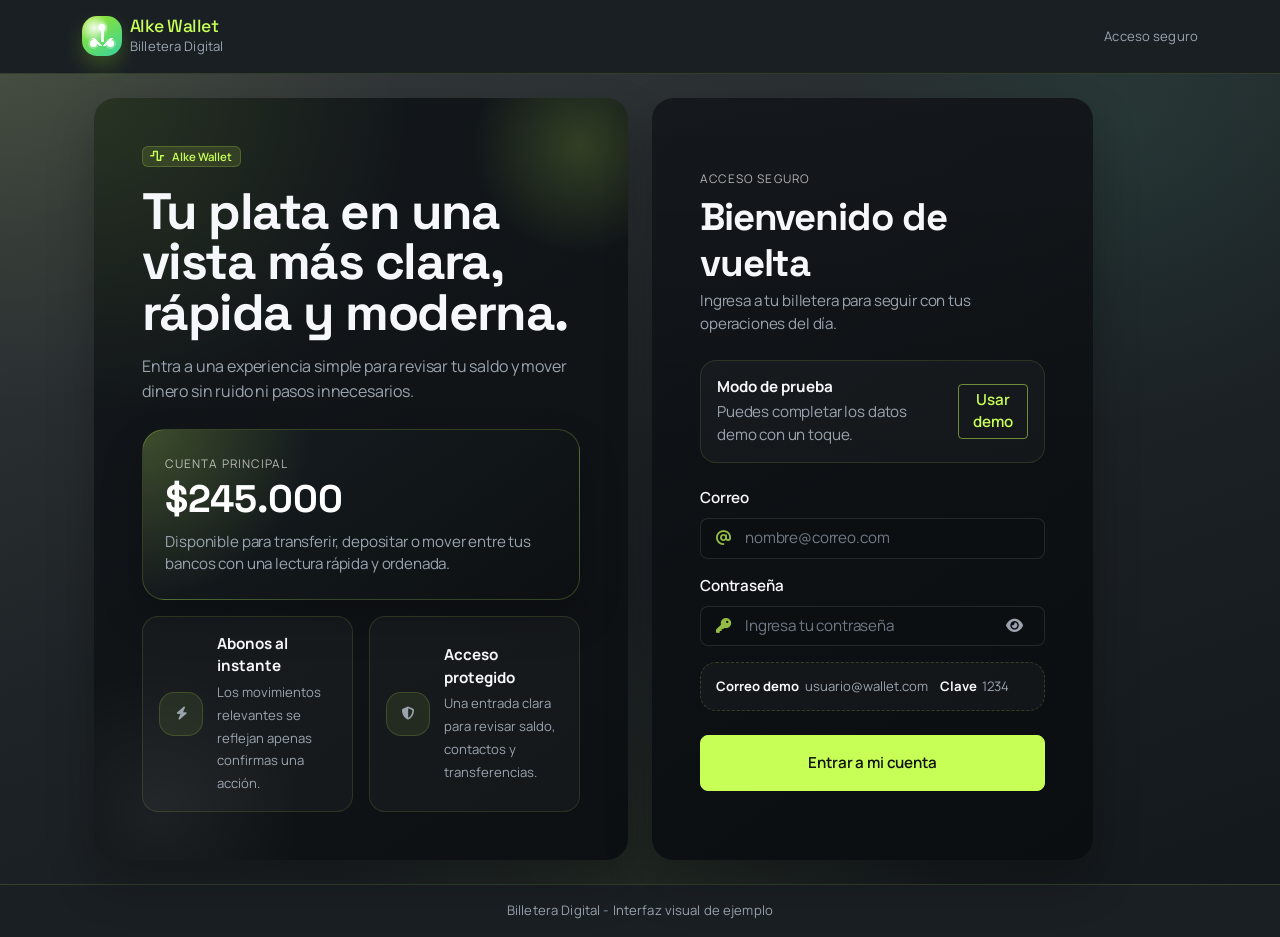
==== commit 4461e085: "se ajusta contenido y estilos" ====
--- a/pages/deposit.html
+++ b/pages/deposit.html
@@ -25,51 +25,80 @@
         </div>
       </div>
 
-      <div class="row g-3 mb-4 mobile-summary-grid">
-        <div class="col-12 col-sm-7 col-lg-7">
-          <div class="info-panel h-100">
-            <span class="info-panel__label">Saldo actual</span>
-            <strong class="info-panel__value" data-current-balance>$ 0</strong>
-            <p class="info-panel__text mb-0">Tu saldo se actualiza apenas terminamos el ingreso.</p>
-          </div>
-        </div>
-      </div>
-
       <div class="row g-4 align-items-start">
         <div class="col-12 col-xl-7">
-          <div class="surface-panel deposit-panel h-100">
-            <div class="transfer-panel__header">
-              <div>
-                <span class="transfer-panel__eyebrow">Paso principal</span>
-                <h3 class="h4 mb-1">¿Cómo quieres ingresar la plata?</h3>
-                <p class="text-muted mb-0">Elige una opción y abriremos una ventana con los datos necesarios.</p>
-              </div>
-            </div>
-
-            <div class="transfer-choice-grid">
-              <button type="button" class="transfer-choice-card" data-bs-toggle="modal" data-bs-target="#depositBankMethodModal">
-                <span class="transfer-choice-card__icon">
-                  <i class="fa-solid fa-building-columns"></i>
-                </span>
-                <span class="transfer-choice-card__content">
-                  <span class="transfer-choice-card__title">Desde otro banco</span>
-                  <span class="transfer-choice-card__text">Elige si quieres ingresar con débito o con una transferencia bancaria.</span>
-                </span>
-              </button>
-              <button type="button" class="transfer-choice-card" data-bs-toggle="modal" data-bs-target="#depositGiftCardModal">
-                <span class="transfer-choice-card__icon">
-                  <i class="fa-solid fa-gift"></i>
-                </span>
-                <span class="transfer-choice-card__content">
-                  <span class="transfer-choice-card__title">Con gift card</span>
-                  <span class="transfer-choice-card__text">Canjea un código de regalo y súmalo directo a tu saldo.</span>
-                </span>
-              </button>
-            </div>
-          </div>
-        </div>
-
-      
+          <div class="desktop-flow-column">
+            <div class="row g-3 mobile-summary-grid">
+              <div class="col-12 col-sm-7 col-lg-7">
+                <div class="info-panel h-100">
+                  <span class="info-panel__label">Saldo actual</span>
+                  <strong class="info-panel__value" data-current-balance>$ 0</strong>
+                  <p class="info-panel__text mb-0">Tu saldo se actualiza apenas terminamos el ingreso.</p>
+                </div>
+              </div>
+            </div>
+
+            <div class="surface-panel deposit-panel h-100">
+              <div class="transfer-panel__header">
+                <div>
+                  <span class="transfer-panel__eyebrow">Paso principal</span>
+                  <h3 class="h4 mb-1">¿Cómo quieres ingresar la plata?</h3>
+                  <p class="text-muted mb-0">Elige una opción y abriremos una ventana con los datos necesarios.</p>
+                </div>
+              </div>
+
+              <div class="transfer-choice-grid">
+                <button type="button" class="transfer-choice-card" data-bs-toggle="modal" data-bs-target="#depositBankMethodModal">
+                  <span class="transfer-choice-card__icon">
+                    <i class="fa-solid fa-building-columns"></i>
+                  </span>
+                  <span class="transfer-choice-card__content">
+                    <span class="transfer-choice-card__title">Desde otro banco</span>
+                    <span class="transfer-choice-card__text">Elige si quieres ingresar con débito o con una transferencia bancaria.</span>
+                  </span>
+                </button>
+                <button type="button" class="transfer-choice-card" data-bs-toggle="modal" data-bs-target="#depositGiftCardModal">
+                  <span class="transfer-choice-card__icon">
+                    <i class="fa-solid fa-gift"></i>
+                  </span>
+                  <span class="transfer-choice-card__content">
+                    <span class="transfer-choice-card__title">Con gift card</span>
+                    <span class="transfer-choice-card__text">Canjea un código de regalo y súmalo directo a tu saldo.</span>
+                  </span>
+                </button>
+              </div>
+            </div>
+          </div>
+        </div>
+        <div class="col-xl-5 d-none d-xl-block">
+          <div class="surface-panel desktop-guide-card h-100">
+            <span class="desktop-guide-card__eyebrow">Paso a paso</span>
+            <h3 class="desktop-guide-card__title">Como depositar en tu billetera</h3>
+            <div class="desktop-guide-list">
+              <div class="desktop-guide-list__item">
+                <span class="desktop-guide-list__step">1</span>
+                <div>
+                  <strong>Elige una opción</strong>
+                  <p class="mb-0 text-muted">Puedes ingresar plata desde otro banco o con una gift card.</p>
+                </div>
+              </div>
+              <div class="desktop-guide-list__item">
+                <span class="desktop-guide-list__step">2</span>
+                <div>
+                  <strong>Completa los datos</strong>
+                  <p class="mb-0 text-muted">La ventana te mostrará el banco, la tarjeta o el código que corresponda.</p>
+                </div>
+              </div>
+              <div class="desktop-guide-list__item">
+                <span class="desktop-guide-list__step">3</span>
+                <div>
+                  <strong>Confirma el ingreso</strong>
+                  <p class="mb-0 text-muted">Cuando termines, el monto se suma a tu saldo disponible.</p>
+                </div>
+              </div>
+            </div>
+          </div>
+        </div>
       </div>
     </section>
   </template>
@@ -279,9 +308,6 @@
 
   <script src="../assets/js/layout.js"></script>
   <script src="https://code.jquery.com/jquery-3.7.1.min.js"></script>
-  <script src="https://cdn.jsdelivr.net/npm/bootstrap@5.3.3/dist/js/bootstrap.bundle.min.js"
-    integrity="sha384-YvpcrYf0tY3lHB60NNkmXc5s9fDVZLESaAA55NDzOxhy9GkcIdslK1eN7N6jIeHz"
-    crossorigin="anonymous"></script>
   <script src="../assets/js/data.js"></script>
   <script src="../assets/js/deposit.js"></script>
   <script src="../assets/js/main.js"></script>
--- a/assets/css/styles.css
+++ b/assets/css/styles.css
@@ -11,6 +11,7 @@
     font-family: "Manrope", "Segoe UI", sans-serif;
     font-size: 0.95rem;
     background-attachment: fixed;
+    overflow-x: hidden;
 }
 
 :root {
@@ -29,6 +30,7 @@
     --app-shadow: 0 1rem 2.5rem rgba(0, 0, 0, 0.28);
     --app-font-body: "Manrope", "Segoe UI", sans-serif;
     --app-font-display: "Space Grotesk", "Segoe UI", sans-serif;
+    --app-mobile-shell: rgba(11, 15, 23, 0.92);
 }
 
 body,
@@ -45,6 +47,20 @@
     color: var(--app-text);
     border: 1px solid var(--app-border);
     box-shadow: var(--app-shadow);
+}
+
+[data-layout="app"] .simple-card {
+    position: relative;
+    overflow: hidden;
+}
+
+[data-layout="app"] .simple-card::before {
+    content: "";
+    position: absolute;
+    inset: 0 0 auto;
+    height: 1px;
+    background: linear-gradient(90deg, transparent, rgba(255, 255, 255, 0.22), transparent);
+    pointer-events: none;
 }
 
 .page-hero {
@@ -93,6 +109,13 @@
     display: flex;
     flex-direction: column;
     gap: 1rem;
+}
+
+.desktop-flow-column {
+    display: flex;
+    flex-direction: column;
+    gap: 1rem;
+    height: 100%;
 }
 
 .info-panel {
@@ -904,16 +927,170 @@
 
 .app-shell {
     min-height: 100vh;
+    position: relative;
+}
+
+.app-body {
+    min-height: 0;
 }
 
 .content-column {
-    min-height: 100vh;
+    min-height: 0;
+    min-width: 0;
 }
 
 .app-header .container-fluid,
 .app-footer .container-fluid {
     padding-left: 1.25rem;
     padding-right: 1.25rem;
+}
+
+.app-header {
+    position: relative;
+    z-index: 1105;
+    overflow: visible;
+}
+
+.app-header .container-fluid {
+    position: relative;
+    overflow: visible;
+}
+
+.app-sidebar-brand {
+    display: grid;
+    gap: 0.9rem;
+    padding: 1rem;
+    border-radius: 1.1rem;
+    background:
+        radial-gradient(circle at top left, rgba(200, 255, 87, 0.14), transparent 38%),
+        linear-gradient(145deg, #151a1f, #0e1114);
+    border: 1px solid rgba(200, 255, 87, 0.16);
+}
+
+.app-topbar-brand {
+    flex-shrink: 0;
+}
+
+.min-w-0 {
+    min-width: 0;
+}
+
+.app-header__side {
+    flex: 1 1 0;
+    min-width: 0;
+}
+
+.app-header__side--right {
+    justify-content: flex-end;
+}
+
+.app-header__center {
+    flex: 0 1 auto;
+    min-width: 0;
+    display: flex;
+    justify-content: center;
+}
+
+.app-topbar__copy {
+    min-width: 0;
+    display: grid;
+    gap: 0.05rem;
+    text-align: center;
+}
+
+.app-topbar__eyebrow {
+    color: rgba(255, 255, 255, 0.62);
+    font-size: 0.62rem;
+    text-transform: uppercase;
+    letter-spacing: 0.11em;
+}
+
+.app-topbar__title {
+    color: var(--app-text);
+    font-family: var(--app-font-display);
+    font-size: 0.92rem;
+    line-height: 1.05;
+}
+
+.app-topbar__status {
+    align-items: center;
+    flex-shrink: 0;
+}
+
+.app-topbar__meta {
+    display: inline-flex;
+    align-items: center;
+    gap: 0.7rem;
+}
+
+.app-topbar__pill {
+    min-height: 2.2rem;
+    padding: 0 0.85rem;
+    border-radius: 999px;
+    display: inline-flex;
+    align-items: center;
+    gap: 0.45rem;
+    color: var(--app-text);
+    background-color: rgba(255, 255, 255, 0.03);
+    border: 1px solid var(--app-border);
+    white-space: nowrap;
+}
+
+.app-topbar__pill--user {
+    background:
+        linear-gradient(180deg, rgba(255, 255, 255, 0.06), transparent 70%),
+        rgba(255, 255, 255, 0.02);
+}
+
+.app-menu-toggle {
+    width: 2.8rem;
+    height: 2.8rem;
+    padding: 0;
+    align-items: center;
+    justify-content: center;
+    flex-shrink: 0;
+}
+
+.app-mobile-user-toggle {
+    width: 2.8rem;
+    height: 2.8rem;
+    padding: 0;
+    display: inline-flex;
+    align-items: center;
+    justify-content: center;
+    border-radius: 0.95rem;
+    flex-shrink: 0;
+}
+
+.app-mobile-user-menu {
+    min-width: 160px;
+    padding: 0.35rem;
+    border-radius: 0.9rem;
+    border: 1px solid var(--app-border);
+    background:
+        linear-gradient(180deg, rgba(255, 255, 255, 0.05), transparent 70%),
+        var(--app-surface-soft);
+    box-shadow: 0 0.7rem 1.4rem rgba(0, 0, 0, 0.22);
+    z-index: 1200;
+}
+
+.app-mobile-user-menu .dropdown-item-text {
+    padding: 0.45rem 0.6rem;
+    font-size: 0.76rem;
+}
+
+.app-mobile-user-menu__item {
+    border-radius: 0.7rem;
+    display: inline-flex;
+    align-items: center;
+    gap: 0.6rem;
+    padding: 0.55rem 0.6rem;
+    font-size: 0.84rem;
+}
+
+.app-mobile-user-menu__item:hover,
+.app-mobile-user-menu__item:focus {
+    background-color: rgba(255, 255, 255, 0.06);
 }
 
 .sidebar {
@@ -921,14 +1098,17 @@
     background-color: var(--app-surface-soft) !important;
     border-color: var(--app-border) !important;
     box-shadow: inset -1px 0 0 rgba(255, 255, 255, 0.03);
+    flex-shrink: 0;
 }
 
 .sidebar .nav .btn {
     width: 100%;
-    min-height: 48px;
+    min-height: 52px;
     display: flex;
     align-items: center;
     justify-content: flex-start;
+    border-radius: 0.95rem;
+    padding: 0.85rem 1rem;
 }
 
 .sidebar .nav .btn i {
@@ -1210,6 +1390,51 @@
     box-shadow: 0 0.75rem 1.5rem rgba(0, 0, 0, 0.12);
 }
 
+.app-mobile-nav {
+    display: grid;
+    grid-template-columns: repeat(5, minmax(0, 1fr));
+    gap: 0.35rem;
+    padding: 0.45rem;
+    border-radius: 1.35rem;
+    background:
+        linear-gradient(180deg, rgba(255, 255, 255, 0.06), transparent 70%),
+        var(--app-mobile-shell);
+    border: 1px solid rgba(255, 255, 255, 0.08);
+    box-shadow: 0 1rem 2rem rgba(0, 0, 0, 0.28);
+    backdrop-filter: blur(20px);
+}
+
+.app-mobile-nav__link {
+    min-width: 0;
+    min-height: 4rem;
+    padding: 0.55rem 0.35rem;
+    border-radius: 1rem;
+    display: grid;
+    place-items: center;
+    gap: 0.25rem;
+    color: rgba(255, 255, 255, 0.7);
+    text-decoration: none;
+    text-align: center;
+    transition: background-color 0.2s ease, color 0.2s ease, transform 0.2s ease;
+}
+
+.app-mobile-nav__link i {
+    font-size: 1rem;
+}
+
+.app-mobile-nav__link span {
+    font-size: 0.68rem;
+    line-height: 1.2;
+}
+
+.app-mobile-nav__link.active {
+    color: #ffffff;
+    background:
+        radial-gradient(circle at top, rgba(0, 229, 255, 0.24), transparent 62%),
+        linear-gradient(145deg, rgba(0, 229, 255, 0.18), rgba(115, 255, 124, 0.14));
+    border: 1px solid rgba(0, 229, 255, 0.18);
+}
+
 .contact-chip {
     cursor: pointer;
 }
@@ -1396,6 +1621,70 @@
     font-size: 1rem;
 }
 
+[data-page="menu"] .amount-box {
+    display: grid;
+    gap: 0.35rem;
+}
+
+[data-page="transactions"] [data-movement-list] {
+    display: grid;
+    gap: 0.9rem;
+}
+
+[data-page="transactions"] .list-group-item + .list-group-item {
+    border-top-width: 1px;
+}
+
+.desktop-guide-card__eyebrow {
+    display: inline-block;
+    color: rgba(255, 255, 255, 0.68);
+    font-size: 0.72rem;
+    letter-spacing: 0.1em;
+    text-transform: uppercase;
+    margin-bottom: 0.45rem;
+}
+
+.desktop-guide-card__title {
+    font-size: 1rem;
+    margin-bottom: 0.85rem;
+}
+
+.desktop-guide-list {
+    display: grid;
+    gap: 0.75rem;
+}
+
+.desktop-guide-list__item {
+    display: grid;
+    grid-template-columns: auto minmax(0, 1fr);
+    gap: 0.75rem;
+    align-items: start;
+    padding: 0.85rem 0.9rem;
+    border-radius: 0.9rem;
+    background-color: rgba(255, 255, 255, 0.025);
+    border: 1px solid rgba(200, 255, 87, 0.08);
+}
+
+.desktop-guide-list__item strong {
+    display: block;
+    color: var(--app-text);
+    margin-bottom: 0.12rem;
+    font-size: 0.95rem;
+}
+
+.desktop-guide-list__step {
+    width: 1.9rem;
+    height: 1.9rem;
+    border-radius: 999px;
+    display: inline-flex;
+    align-items: center;
+    justify-content: center;
+    color: var(--app-accent-contrast);
+    background-color: var(--app-accent);
+    font-weight: 700;
+    flex-shrink: 0;
+}
+
 .display-6,
 .fw-bold {
     color: #ffffff;
@@ -1403,38 +1692,71 @@
 
 @media (max-width: 991.98px) {
     .sidebar {
-        position: fixed;
-        top: var(--app-header-height);
-        bottom: var(--app-footer-height);
-        left: -260px;
-        z-index: 1040;
-        height: auto;
-        max-height: calc(100vh - var(--app-header-height) - var(--app-footer-height));
-        overflow-y: auto;
-        transition: left 0.3s ease;
+        display: none !important;
     }
 
     .sidebar-overlay {
-        position: fixed;
-        top: var(--app-header-height);
-        right: 0;
-        bottom: var(--app-footer-height);
-        left: 0;
-        background-color: rgba(0, 0, 0, 0.35);
-        z-index: 1030;
-    }
-
-    .sidebar-toggle:checked ~ .sidebar {
-        left: 0;
-    }
-
-    .sidebar-toggle:checked ~ .sidebar-overlay {
-        display: block;
+        display: none !important;
     }
 
     .brand-mark {
         width: 2.3rem;
         height: 2.3rem;
+    }
+
+    .app-topbar__status {
+        display: none !important;
+    }
+
+    .app-topbar__status.d-flex {
+        display: inline-flex !important;
+    }
+
+    .app-header.bg-white {
+        background:
+            linear-gradient(180deg, rgba(255, 255, 255, 0.04), transparent 80%),
+            rgba(11, 15, 23, 0.88) !important;
+        backdrop-filter: blur(18px);
+    }
+
+    .app-header .container-fluid {
+        display: grid !important;
+        grid-template-columns: auto minmax(0, 1fr) auto;
+        align-items: center;
+        gap: 0.75rem;
+    }
+
+    .app-topbar-brand h1 {
+        font-size: 1.15rem;
+    }
+
+    .app-header__side--left {
+        flex: 0 1 auto;
+    }
+
+    .app-header__center {
+        flex: 1 1 auto;
+        justify-content: center;
+        padding: 0 0.35rem;
+    }
+
+    .app-header__side--left,
+    .app-header__side--right {
+        display: flex;
+        align-items: center;
+        min-width: 0;
+    }
+
+    .app-topbar__copy {
+        width: 100%;
+    }
+
+    .app-topbar__eyebrow {
+        font-size: 0.58rem;
+    }
+
+    .app-topbar__title {
+        font-size: 0.82rem;
     }
 
     .page-hero {
@@ -1451,6 +1773,33 @@
     .transfer-submit-button {
         width: 100%;
         min-width: 0;
+    }
+
+    .app-footer {
+        position: sticky !important;
+        z-index: 1020;
+        background: transparent !important;
+        border-top-color: transparent !important;
+    }
+
+    .content-column main.container {
+        padding-bottom: 5.9rem !important;
+    }
+
+    .app-footer .container-fluid {
+        padding-top: 0.45rem !important;
+        padding-bottom: max(0.45rem, env(safe-area-inset-bottom)) !important;
+    }
+
+    .app-mobile-user-menu {
+        position: fixed !important;
+        top: calc(var(--app-header-height) - 0.15rem) !important;
+        right: 1rem !important;
+        left: auto !important;
+        bottom: auto !important;
+        transform: none !important;
+        min-width: min(180px, calc(100vw - 2rem));
+        max-width: calc(100vw - 2rem);
     }
 }
 
@@ -1463,15 +1812,60 @@
         padding-bottom: 0.8rem !important;
     }
 
-    .app-footer {
-        position: static !important;
-    }
-
     .content-column main.container {
         padding-top: 1rem !important;
-        padding-bottom: 1rem !important;
+        padding-bottom: 5.75rem !important;
         padding-left: 0.85rem;
         padding-right: 0.85rem;
+    }
+
+    .app-header .container-fluid {
+        gap: 0.75rem;
+    }
+
+    .app-topbar-brand p,
+    .app-topbar__eyebrow {
+        display: none;
+    }
+
+    .app-topbar__title {
+        font-size: 0.8rem;
+    }
+
+    .app-topbar-brand h1 {
+        font-size: 1rem;
+    }
+
+    .app-header__side {
+        flex: 0 0 auto;
+    }
+
+    .app-header__center {
+        flex: 1 1 auto;
+        padding: 0 0.35rem;
+    }
+
+    .app-sidebar-brand {
+        padding: 0.9rem;
+        gap: 0.75rem;
+    }
+
+    .app-footer .container-fluid {
+        padding-top: 0.3rem !important;
+        padding-bottom: max(0.3rem, env(safe-area-inset-bottom)) !important;
+    }
+
+    .app-mobile-user-menu {
+        right: 0.85rem !important;
+        min-width: min(170px, calc(100vw - 1.7rem));
+        max-width: calc(100vw - 1.7rem);
+    }
+
+    .simple-card {
+        background:
+            radial-gradient(circle at top, rgba(200, 255, 87, 0.08), transparent 24%),
+            linear-gradient(180deg, rgba(255, 255, 255, 0.03), transparent 65%),
+            var(--app-surface);
     }
 
     .simple-card {
@@ -1498,6 +1892,41 @@
         gap: 0.75rem;
     }
 
+    .quick-action {
+        min-height: 150px;
+        padding: 1rem;
+        background:
+            radial-gradient(circle at top left, rgba(200, 255, 87, 0.14), transparent 34%),
+            linear-gradient(180deg, rgba(255, 255, 255, 0.04), transparent 55%),
+            var(--app-surface-soft);
+    }
+
+    .quick-action__text {
+        max-width: none;
+    }
+
+    .amount-box {
+        background:
+            radial-gradient(circle at top left, rgba(200, 255, 87, 0.22), transparent 32%),
+            radial-gradient(circle at 80% 20%, rgba(56, 211, 159, 0.12), transparent 20%),
+            linear-gradient(145deg, #101827, #091019) !important;
+    }
+
+    .info-panel,
+    .mini-stat,
+    .surface-panel,
+    .transfer-choice-card,
+    .movement-item {
+        background-color: rgba(17, 23, 34, 0.92);
+        border-color: rgba(200, 255, 87, 0.12);
+    }
+
+    .page-hero,
+    .section-heading,
+    .transfer-flow-head {
+        position: relative;
+    }
+
     .info-panel__value,
     .wallet-preview__amount,
     .login-stage__amount {
@@ -1612,6 +2041,34 @@
         padding: 0.9rem;
     }
 
+    .movement-item .d-flex {
+        gap: 0.85rem !important;
+    }
+
+    .movement-item__meta {
+        gap: 0.45rem;
+    }
+
+    .modal.fade .modal-dialog {
+        margin: 0;
+        min-height: 100%;
+        display: flex;
+        align-items: flex-end;
+    }
+
+    .modal-content {
+        border-radius: 1.2rem 1.2rem 0 0;
+        min-height: min(78vh, 720px);
+        width: 100%;
+    }
+
+    .modal-header,
+    .modal-body,
+    .modal-footer {
+        padding-left: 1rem;
+        padding-right: 1rem;
+    }
+
     .mobile-summary-grid .info-panel,
     .mobile-summary-grid .mini-stat {
         min-height: 100%;
@@ -1652,11 +2109,88 @@
     .transfer-tip-panel__summary {
         gap: 0.65rem;
     }
+
+    [data-page="menu"] .row.g-3 > [class*="col-"] {
+        width: 100%;
+    }
+
+    .app-mobile-nav {
+        gap: 0.2rem;
+        padding: 0.38rem;
+        border-radius: 1.1rem;
+    }
+
+    .app-mobile-nav__link {
+        min-height: 3.7rem;
+        padding: 0.45rem 0.2rem;
+    }
 }
 
 @media (min-width: 1200px) {
     .content-column main.container {
         max-width: 1320px;
+    }
+
+    .app-header.bg-white {
+        background:
+            linear-gradient(180deg, rgba(255, 255, 255, 0.04), transparent 80%),
+            rgba(15, 20, 26, 0.96) !important;
+        backdrop-filter: blur(12px);
+    }
+
+    .sidebar {
+        width: 270px;
+        min-height: 100%;
+        background:
+            linear-gradient(180deg, rgba(255, 255, 255, 0.025), transparent 65%),
+            #0f141a !important;
+        border-color: rgba(200, 255, 87, 0.1) !important;
+    }
+
+    .sidebar .nav {
+        gap: 0.75rem !important;
+    }
+
+    .sidebar .nav .btn {
+        min-height: 54px;
+        border-radius: 1rem;
+        border-width: 1px;
+    }
+
+    .app-topbar-brand .brand-mark {
+        width: 2.3rem;
+        height: 2.3rem;
+    }
+
+    .app-topbar__copy {
+        gap: 0.22rem;
+    }
+
+    .app-topbar__title {
+        font-size: 0.9rem;
+    }
+
+    .simple-card {
+        border-radius: 1.35rem;
+        box-shadow: 0 1.4rem 3rem rgba(0, 0, 0, 0.24);
+    }
+
+    .surface-panel,
+    .info-panel,
+    .mini-stat,
+    .movement-item,
+    .transfer-choice-card {
+        border-color: rgba(200, 255, 87, 0.12);
+    }
+
+    [data-page="menu"] .simple-card,
+    [data-page="transactions"] .simple-card,
+    [data-page="deposit"] .simple-card,
+    [data-page="retirar"] .simple-card,
+    [data-page="send-money"] .simple-card {
+        background:
+            linear-gradient(180deg, rgba(255, 255, 255, 0.025), transparent 12rem),
+            linear-gradient(145deg, #121920, #0d1318);
     }
 
     [data-page="menu"] .simple-card {
@@ -1672,6 +2206,30 @@
 
     [data-page="menu"] .quick-action {
         min-height: 188px;
+        background:
+            linear-gradient(180deg, rgba(255, 255, 255, 0.02), transparent 45%),
+            linear-gradient(145deg, #141b21, #10161b);
+    }
+
+    [data-page="menu"] .row.g-3 {
+        row-gap: 1rem !important;
+    }
+
+    [data-page="deposit"] .row.g-4.align-items-start,
+    [data-page="send-money"] .row.g-4.align-items-start,
+    [data-page="retirar"] .row.g-4.align-items-start {
+        grid-template-columns: minmax(0, 1.45fr) minmax(320px, 0.8fr);
+        display: grid;
+        align-items: start;
+    }
+
+    [data-page="deposit"] .row.g-4.align-items-start > [class*="col-"],
+    [data-page="send-money"] .row.g-4.align-items-start > [class*="col-"],
+    [data-page="retirar"] .row.g-4.align-items-start > [class*="col-"] {
+        width: auto;
+        max-width: none;
+        padding-left: calc(var(--bs-gutter-x) * 0.5);
+        padding-right: calc(var(--bs-gutter-x) * 0.5);
     }
 
     [data-page="deposit"] .simple-card,
@@ -1684,22 +2242,16 @@
     [data-page="deposit"] .mobile-summary-grid,
     [data-page="send-money"] .mobile-summary-grid,
     [data-page="retirar"] .mobile-summary-grid {
-        justify-content: center;
+        justify-content: flex-start;
     }
 
     [data-page="deposit"] .mobile-summary-grid > [class*="col-"],
     [data-page="send-money"] .mobile-summary-grid > [class*="col-"] {
-        max-width: 720px;
+        max-width: none;
     }
 
     [data-page="retirar"] .mobile-summary-grid > [class*="col-"] {
-        max-width: 480px;
-    }
-
-    [data-page="deposit"] .row.g-4.align-items-start,
-    [data-page="send-money"] .row.g-4.align-items-start,
-    [data-page="retirar"] .row.g-4.align-items-start {
-        justify-content: center;
+        max-width: none;
     }
 
     [data-page="deposit"] .transfer-panel__header,
@@ -1710,22 +2262,59 @@
 
     [data-page="send-money"] .transfer-choice-grid,
     [data-page="deposit"] .transfer-choice-grid {
-        grid-template-columns: repeat(2, minmax(320px, 1fr));
+        grid-template-columns: repeat(2, minmax(0, 1fr));
         align-items: stretch;
     }
 
     [data-page="deposit"] .transfer-choice-card,
     [data-page="send-money"] .transfer-choice-card,
     [data-page="retirar"] .transfer-choice-card {
-        min-height: 184px;
+        min-height: 148px;
+    }
+
+    [data-page="send-money"] .transfer-choice-card,
+    [data-page="deposit"] .transfer-choice-card {
+        min-width: 0;
+    }
+
+    [data-page="send-money"] .transfer-choice-card__text,
+    [data-page="deposit"] .transfer-choice-card__text {
+        max-width: none;
     }
 
     [data-page="retirar"] .transfer-choice-grid {
         max-width: 640px;
-        margin: 0 auto;
     }
 
     [data-page="send-money"] .d-flex.flex-column.flex-sm-row.gap-3.mt-4 {
-        justify-content: center;
-    }
-}
+        justify-content: flex-start;
+    }
+
+    [data-page="deposit"] .mobile-summary-grid,
+    [data-page="send-money"] .mobile-summary-grid,
+    [data-page="retirar"] .mobile-summary-grid,
+    [data-page="deposit"] .row.g-4.align-items-start,
+    [data-page="send-money"] .row.g-4.align-items-start,
+    [data-page="retirar"] .row.g-4.align-items-start {
+        max-width: 100%;
+        margin-left: 0;
+        margin-right: 0;
+    }
+
+    [data-page="deposit"] .desktop-guide-card,
+    [data-page="send-money"] .desktop-guide-card,
+    [data-page="retirar"] .desktop-guide-card {
+        position: sticky;
+        top: 1.5rem;
+        padding: 1rem;
+        min-height: 100%;
+    }
+
+    [data-page="deposit"] .desktop-guide-card .text-muted,
+    [data-page="send-money"] .desktop-guide-card .text-muted,
+    [data-page="retirar"] .desktop-guide-card .text-muted {
+        font-size: 0.84rem;
+        line-height: 1.45;
+    }
+
+}
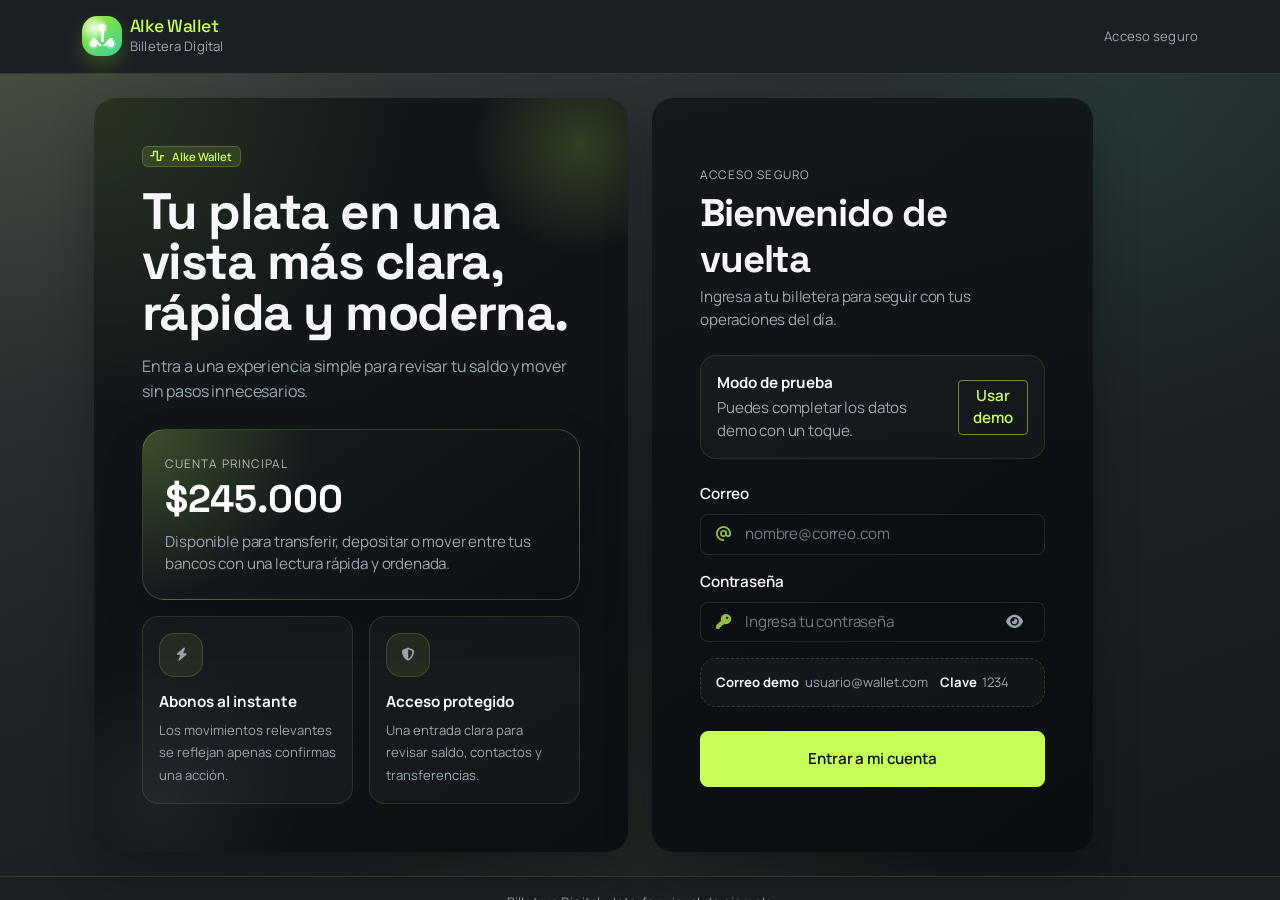
==== commit 868f8545: "se refina arquitectura de css y se arreglan bugs de persistencia de datos" ====
--- a/pages/deposit.html
+++ b/pages/deposit.html
@@ -8,6 +8,7 @@
   <link href="https://cdn.jsdelivr.net/npm/bootstrap@5.3.3/dist/css/bootstrap.min.css" rel="stylesheet"
     integrity="sha384-QWTKZyjpPEjISv5WaRU9OFeRpok6YctnYmDr5pNlyT2bRjXh0JMhjY6hW+ALEwIH" crossorigin="anonymous">
   <link rel="stylesheet" href="../assets/css/styles.css">
+  <link rel="stylesheet" href="../assets/css/pages/operations.css">
 </head>
 
 <body data-page="deposit" data-layout="app" data-title="Depositar | Billetera Digital">
@@ -31,8 +32,13 @@
             <div class="row g-3 mobile-summary-grid">
               <div class="col-12 col-sm-7 col-lg-7">
                 <div class="info-panel h-100">
-                  <span class="info-panel__label">Saldo actual</span>
-                  <strong class="info-panel__value" data-current-balance>$ 0</strong>
+                  <div class="balance-header balance-header--compact">
+                    <span class="info-panel__label mb-0">Saldo actual</span>
+                    <button type="button" class="balance-visibility-toggle" data-balance-toggle aria-label="Ocultar saldo">
+                      <i class="fa-solid fa-eye-slash"></i>
+                    </button>
+                  </div>
+                  <strong class="info-panel__value" data-current-balance data-balance-value>$ 0</strong>
                   <p class="info-panel__text mb-0">Tu saldo se actualiza apenas terminamos el ingreso.</p>
                 </div>
               </div>
--- a/assets/css/styles.css
+++ b/assets/css/styles.css
@@ -99,25 +99,6 @@
     box-shadow: inset 0 1px 0 rgba(255, 255, 255, 0.02);
 }
 
-.deposit-method-panel {
-    display: flex;
-    flex-direction: column;
-    justify-content: flex-start;
-}
-
-.deposit-panel {
-    display: flex;
-    flex-direction: column;
-    gap: 1rem;
-}
-
-.desktop-flow-column {
-    display: flex;
-    flex-direction: column;
-    gap: 1rem;
-    height: 100%;
-}
-
 .info-panel {
     background:
         radial-gradient(circle at top left, rgba(200, 255, 87, 0.14), transparent 36%),
@@ -184,199 +165,6 @@
     line-height: 1.4;
 }
 
-.auth-panel {
-    background:
-        radial-gradient(circle at top left, rgba(200, 255, 87, 0.12), transparent 34%),
-        linear-gradient(145deg, #13181c, #0d1013);
-}
-
-.login-shell {
-    align-items: stretch;
-}
-
-.login-stage {
-    position: relative;
-    overflow: hidden;
-    display: flex;
-    flex-direction: column;
-    justify-content: space-between;
-}
-
-.login-stage::before {
-    content: "";
-    position: absolute;
-    top: -4rem;
-    right: -4rem;
-    width: 14rem;
-    height: 14rem;
-    border-radius: 999px;
-    background: radial-gradient(circle, rgba(200, 255, 87, 0.18), transparent 68%);
-    pointer-events: none;
-}
-
-.login-stage::after {
-    content: "";
-    position: absolute;
-    left: -5rem;
-    bottom: -6rem;
-    width: 18rem;
-    height: 18rem;
-    border-radius: 999px;
-    background: radial-gradient(circle, rgba(255, 255, 255, 0.06), transparent 70%);
-    pointer-events: none;
-}
-
-.login-stage__badge,
-.login-stage__copy,
-.login-stage__board {
-    position: relative;
-    z-index: 1;
-}
-
-.login-stage__badge {
-    align-self: flex-start;
-}
-
-.login-stage__copy {
-    max-width: 31rem;
-    margin-top: 1.25rem;
-}
-
-.login-stage__copy h2 {
-    font-size: clamp(2rem, 4vw, 3.4rem);
-    line-height: 0.98;
-    margin-bottom: 1rem;
-}
-
-.login-stage__copy p {
-    max-width: 29rem;
-    font-size: 1rem;
-    line-height: 1.6;
-}
-
-.login-stage__board {
-    display: grid;
-    gap: 1rem;
-}
-
-.login-stage__card {
-    border-radius: 1.4rem;
-    padding: 1.4rem;
-    border: 1px solid rgba(200, 255, 87, 0.2);
-    background:
-        radial-gradient(circle at top left, rgba(200, 255, 87, 0.22), transparent 36%),
-        linear-gradient(145deg, #171d21, #0c1013);
-    box-shadow: 0 1.2rem 2.5rem rgba(0, 0, 0, 0.24);
-}
-
-.login-stage__eyebrow {
-    display: inline-block;
-    color: rgba(255, 255, 255, 0.68);
-    font-size: 0.74rem;
-    text-transform: uppercase;
-    letter-spacing: 0.1em;
-    margin-bottom: 0.45rem;
-}
-
-.login-stage__amount {
-    display: block;
-    font-family: var(--app-font-display);
-    font-size: clamp(2.2rem, 3vw, 3rem);
-    line-height: 1;
-    color: #ffffff;
-    margin-bottom: 0.75rem;
-}
-
-.login-stage__caption {
-    color: var(--app-muted);
-    max-width: 24rem;
-    line-height: 1.5;
-}
-
-.login-stage__metrics {
-    display: grid;
-    grid-template-columns: repeat(2, minmax(0, 1fr));
-    gap: 1rem;
-}
-
-.login-stage__metric {
-    min-height: 100%;
-    display: flex;
-    align-items: center;
-    gap: 0.9rem;
-    padding: 1rem;
-    border-radius: 1rem;
-    background-color: rgba(255, 255, 255, 0.03);
-    border: 1px solid rgba(200, 255, 87, 0.12);
-}
-
-.login-stage__metric-icon {
-    width: 2.75rem;
-    height: 2.75rem;
-    border-radius: 0.95rem;
-    display: inline-flex;
-    align-items: center;
-    justify-content: center;
-    color: var(--app-accent);
-    background-color: rgba(200, 255, 87, 0.08);
-    border: 1px solid rgba(200, 255, 87, 0.16);
-    flex-shrink: 0;
-}
-
-.login-stage__metric strong {
-    display: block;
-    font-size: 0.95rem;
-    margin-bottom: 0.18rem;
-}
-
-.login-stage__metric span {
-    color: var(--app-muted);
-    font-size: 0.82rem;
-    line-height: 1.4;
-}
-
-.login-panel {
-    background:
-        linear-gradient(180deg, rgba(255, 255, 255, 0.02), transparent 50%),
-        linear-gradient(145deg, #101317, #0b0e11);
-    display: flex;
-    flex-direction: column;
-    justify-content: center;
-}
-
-.login-panel__header {
-    max-width: 28rem;
-}
-
-.login-panel__eyebrow {
-    display: inline-block;
-    color: rgba(255, 255, 255, 0.68);
-    font-size: 0.74rem;
-    text-transform: uppercase;
-    letter-spacing: 0.1em;
-    margin-bottom: 0.4rem;
-}
-
-.login-panel__header h2 {
-    font-size: clamp(1.8rem, 3vw, 2.6rem);
-}
-
-.login-demo-strip {
-    display: flex;
-    align-items: center;
-    justify-content: space-between;
-    gap: 1rem;
-    padding: 0.95rem 1rem;
-    border-radius: 1rem;
-    background-color: rgba(255, 255, 255, 0.03);
-    border: 1px solid rgba(200, 255, 87, 0.12);
-}
-
-.login-demo-strip strong {
-    display: block;
-    margin-bottom: 0.18rem;
-}
-
 .login-input-wrap {
     position: relative;
 }
@@ -418,215 +206,32 @@
     background-color: rgba(200, 255, 87, 0.08);
 }
 
-.login-demo-inline {
+.balance-header {
     display: flex;
-    flex-wrap: wrap;
+    align-items: center;
+    justify-content: space-between;
     gap: 0.75rem;
-    padding: 0.85rem 0.95rem;
-    border-radius: 1rem;
-    background-color: rgba(255, 255, 255, 0.03);
-    border: 1px dashed rgba(200, 255, 87, 0.18);
-}
-
-.login-demo-inline span {
+}
+
+.balance-visibility-toggle {
+    width: 2.2rem;
+    height: 2.2rem;
+    padding: 0;
+    border: 1px solid rgba(255, 255, 255, 0.12);
+    border-radius: 0.8rem;
     display: inline-flex;
     align-items: center;
-    gap: 0.35rem;
-    color: var(--app-muted);
-    font-size: 0.82rem;
-}
-
-.login-demo-inline strong {
-    color: var(--app-text);
-}
-
-.login-submit {
-    min-height: 3.5rem;
-}
-
-.wallet-preview__card {
-    border-radius: 1.25rem;
-    padding: 1.2rem;
-    background:
-        radial-gradient(circle at top left, rgba(200, 255, 87, 0.24), transparent 34%),
-        linear-gradient(145deg, #171c20, #090c0f);
-    border: 1px solid rgba(200, 255, 87, 0.18);
-    box-shadow: 0 1rem 2rem rgba(0, 0, 0, 0.2);
-}
-
-.wallet-preview__top {
-    display: flex;
-    justify-content: space-between;
-    align-items: center;
-    color: rgba(255, 255, 255, 0.7);
-    margin-bottom: 2rem;
-}
-
-.wallet-preview__brand {
-    font-size: 0.85rem;
-    text-transform: uppercase;
-    letter-spacing: 0.08em;
-}
-
-.wallet-preview__amount {
-    font-family: var(--app-font-display);
-    font-size: 1.8rem;
-    color: #ffffff;
-}
-
-.wallet-preview__meta {
-    color: var(--app-muted);
-    margin-top: 0.35rem;
-}
-
-.mini-feature {
-    background-color: rgba(255, 255, 255, 0.03);
-    border: 1px solid var(--app-border);
-    border-radius: 1rem;
-    min-height: 100%;
-    padding: 0.95rem 0.75rem;
-    display: flex;
-    flex-direction: column;
-    align-items: center;
-    gap: 0.45rem;
-    text-align: center;
-    color: var(--app-text);
-}
-
-.mini-feature i {
+    justify-content: center;
+    color: var(--app-text);
+    background-color: rgba(255, 255, 255, 0.04);
+    transition: background-color 0.2s ease, border-color 0.2s ease, color 0.2s ease;
+}
+
+.balance-visibility-toggle:hover,
+.balance-visibility-toggle:focus {
     color: var(--app-accent);
-}
-
-.amount-box {
-    border-radius: 1rem;
-    background:
-        radial-gradient(circle at top left, rgba(200, 255, 87, 0.2), transparent 34%),
-        linear-gradient(145deg, #14191d, #0c0f12) !important;
-    border: 1px solid rgba(200, 255, 87, 0.2);
-    box-shadow: 0 1rem 2rem rgba(0, 0, 0, 0.28);
-}
-
-.amount-box::after {
-    content: "";
-    position: absolute;
-    inset: 0;
-    border-radius: inherit;
-    background:
-        radial-gradient(circle at 85% 18%, rgba(255, 255, 255, 0.14), transparent 18%),
-        linear-gradient(120deg, transparent 0 58%, rgba(255, 255, 255, 0.04) 58% 64%, transparent 64%);
-    pointer-events: none;
-}
-
-.amount-box p {
-    color: rgba(255, 255, 255, 0.82);
-}
-
-.amount-box [data-wallet-balance],
-.amount-box [data-current-balance],
-.amount-box [data-available-balance] {
-    color: #ffffff;
-    letter-spacing: 0.02em;
-}
-
-.amount-box {
-    position: relative;
-    overflow: hidden;
-}
-
-.quick-action {
-    min-height: 168px;
-    border-radius: 1.2rem;
-    border: 1px solid var(--app-border);
-    background:
-        linear-gradient(180deg, rgba(255, 255, 255, 0.03), transparent 50%),
-        var(--app-surface-soft);
-    box-shadow: 0 1rem 2rem rgba(0, 0, 0, 0.18);
-    padding: 1.15rem;
-    display: flex;
-    flex-direction: column;
-    gap: 0.65rem;
-    position: relative;
-    overflow: hidden;
-    transition: transform 0.2s ease, border-color 0.2s ease, box-shadow 0.2s ease, background-color 0.2s ease;
-}
-
-.quick-action__icon {
-    width: 3.25rem;
-    height: 3.25rem;
-    border-radius: 1rem;
-    display: inline-flex;
-    align-items: center;
-    justify-content: center;
-    font-size: 1.25rem;
-    border: 1px solid rgba(200, 255, 87, 0.16);
-    background:
-        radial-gradient(circle at top left, rgba(200, 255, 87, 0.22), transparent 52%),
-        rgba(12, 15, 18, 0.86);
-}
-
-.quick-action__title {
-    color: var(--app-text);
-    font-family: var(--app-font-display);
-    font-size: 1rem;
-    line-height: 1.2;
-}
-
-.quick-action__text {
-    color: var(--app-muted);
-    max-width: 18ch;
-    font-size: 0.84rem;
-    line-height: 1.35;
-}
-
-.quick-action--live:hover,
-.quick-action--live:focus {
-    transform: translateY(-4px);
-    border-color: rgba(200, 255, 87, 0.36);
-    box-shadow: 0 1.3rem 2.2rem rgba(0, 0, 0, 0.24);
-}
-
-.quick-action--live:hover .quick-action__icon,
-.quick-action--live:focus .quick-action__icon {
-    background:
-        radial-gradient(circle at top left, rgba(200, 255, 87, 0.28), transparent 52%),
-        rgba(12, 15, 18, 0.96);
-    color: var(--app-accent);
-}
-
-.quick-action--coming-soon {
-    background:
-        linear-gradient(180deg, rgba(255, 255, 255, 0.015), transparent 55%),
-        linear-gradient(145deg, #181c20, #13171b);
-    border-color: rgba(255, 255, 255, 0.08);
-    filter: saturate(0.2);
-    opacity: 0.78;
-}
-
-.quick-action--coming-soon .quick-action__icon {
-    border-color: rgba(255, 255, 255, 0.08);
-    color: #b7bdc4;
-}
-
-.quick-action--coming-soon .quick-action__title,
-.quick-action--coming-soon .quick-action__text {
-    color: #b2bac2;
-}
-
-.quick-action__ribbon {
-    position: absolute;
-    top: 1.1rem;
-    right: -2.6rem;
-    width: 9.5rem;
-    padding: 0.22rem 0;
-    text-align: center;
-    font-size: 0.68rem;
-    letter-spacing: 0.12em;
-    text-transform: uppercase;
-    font-weight: 800;
-    color: rgba(255, 255, 255, 0.92);
-    background: linear-gradient(90deg, #70757c, #8a9097);
-    transform: rotate(38deg);
-    box-shadow: 0 0.35rem 1rem rgba(0, 0, 0, 0.25);
+    border-color: rgba(200, 255, 87, 0.28);
+    background-color: rgba(200, 255, 87, 0.08);
 }
 
 .section-heading {
@@ -643,8 +248,7 @@
     flex-shrink: 0;
 }
 
-.section-heading__eyebrow,
-.transfer-panel__eyebrow {
+.section-heading__eyebrow {
     display: inline-block;
     color: rgba(255, 255, 255, 0.68);
     font-size: 0.72rem;
@@ -687,244 +291,6 @@
     transform: translateY(-1px);
 }
 
-.transfer-panel {
-    padding: 1.2rem;
-}
-
-.transfer-choice-grid {
-    display: grid;
-    grid-template-columns: repeat(2, minmax(0, 1fr));
-    gap: 1rem;
-}
-
-.transfer-choice-card {
-    min-height: 168px;
-    border-radius: 1rem;
-    border: 1px solid var(--app-border);
-    background:
-        linear-gradient(180deg, rgba(255, 255, 255, 0.02), transparent 60%),
-        rgba(255, 255, 255, 0.02);
-    padding: 1rem;
-    display: grid;
-    grid-template-columns: auto minmax(0, 1fr);
-    align-items: start;
-    gap: 0.9rem;
-    text-align: left;
-    color: var(--app-text);
-    transition: border-color 0.2s ease, transform 0.2s ease, background-color 0.2s ease;
-}
-
-.transfer-choice-card:hover,
-.transfer-choice-card:focus,
-.transfer-choice-card.active {
-    border-color: rgba(200, 255, 87, 0.34);
-    background-color: rgba(200, 255, 87, 0.05);
-    transform: translateY(-2px);
-}
-
-.transfer-choice-card__icon {
-    width: 3rem;
-    height: 3rem;
-    border-radius: 0.95rem;
-    display: inline-flex;
-    align-items: center;
-    justify-content: center;
-    color: var(--app-accent);
-    border: 1px solid rgba(200, 255, 87, 0.16);
-    background-color: rgba(200, 255, 87, 0.08);
-}
-
-.transfer-choice-card__content {
-    display: flex;
-    flex-direction: column;
-    gap: 0.28rem;
-    min-width: 0;
-    align-items: flex-start;
-    justify-content: flex-start;
-    flex: 1;
-    padding-top: 0.1rem;
-}
-
-.transfer-choice-card__title {
-    font-family: var(--app-font-display);
-    font-size: 1rem;
-    display: block;
-    line-height: 1.2;
-}
-
-.transfer-choice-card__text {
-    color: var(--app-muted);
-    font-size: 0.82rem;
-    line-height: 1.35;
-    display: block;
-    max-width: 28ch;
-}
-
-.transfer-flow-head {
-    display: flex;
-    align-items: center;
-    justify-content: space-between;
-    gap: 1rem;
-}
-
-.transfer-flow-head__eyebrow {
-    display: inline-block;
-    font-size: 0.72rem;
-    text-transform: uppercase;
-    letter-spacing: 0.1em;
-    color: rgba(255, 255, 255, 0.68);
-    margin-bottom: 0.25rem;
-}
-
-.transfer-flow-head__title {
-    display: block;
-    font-size: 1rem;
-    color: var(--app-text);
-}
-
-[data-contact-selection-step],
-[data-transfer-amount-step] {
-    transition: opacity 0.2s ease;
-}
-
-.transfer-panel__header {
-    display: flex;
-    align-items: flex-start;
-    justify-content: space-between;
-    gap: 1rem;
-    margin-bottom: 1.2rem;
-}
-
-.transfer-panel__badge {
-    display: inline-flex;
-    align-items: center;
-    gap: 0.45rem;
-    min-height: 2.2rem;
-    padding: 0 0.85rem;
-    border-radius: 999px;
-    background-color: rgba(200, 255, 87, 0.08);
-    color: var(--app-accent);
-    border: 1px solid rgba(200, 255, 87, 0.16);
-    white-space: nowrap;
-}
-
-.transfer-field-group {
-    display: flex;
-    flex-direction: column;
-    gap: 0.65rem;
-}
-
-.transfer-checklist__item i {
-    color: var(--app-accent);
-}
-
-.input-highlight {
-    position: relative;
-}
-
-.input-highlight__prefix {
-    position: absolute;
-    top: 50%;
-    left: 1rem;
-    transform: translateY(-50%);
-    color: rgba(255, 255, 255, 0.72);
-    font-weight: 700;
-    z-index: 1;
-}
-
-.input-highlight__control {
-    padding-left: 2rem;
-}
-
-.transfer-submit-row {
-    display: flex;
-    align-items: center;
-    justify-content: space-between;
-    gap: 1rem;
-    padding-top: 0.3rem;
-}
-
-.transfer-submit-copy strong {
-    display: block;
-    margin-bottom: 0.2rem;
-}
-
-.transfer-submit-copy p {
-    font-size: 0.84rem;
-    line-height: 1.4;
-}
-
-.transfer-submit-button {
-    min-width: 200px;
-}
-
-.transfer-tip-panel {
-    background:
-        linear-gradient(180deg, rgba(255, 255, 255, 0.02), transparent 60%),
-        var(--app-surface-soft);
-}
-
-.transfer-tip-panel--compact {
-    padding: 0.9rem 1rem;
-}
-
-.transfer-tip-panel__summary {
-    display: flex;
-    align-items: center;
-    justify-content: space-between;
-    gap: 1rem;
-    cursor: pointer;
-    list-style: none;
-    color: var(--app-text);
-}
-
-.transfer-tip-panel__summary::-webkit-details-marker {
-    display: none;
-}
-
-.transfer-tip-panel__summary-text {
-    display: inline-flex;
-    align-items: center;
-    gap: 0.65rem;
-}
-
-.transfer-tip-panel__summary-text i,
-.transfer-tip-panel__chevron {
-    color: var(--app-accent);
-}
-
-.transfer-tip-panel__chevron {
-    transition: transform 0.2s ease;
-}
-
-.transfer-tip-panel[open] .transfer-tip-panel__chevron {
-    transform: rotate(180deg);
-}
-
-.transfer-tip-panel .transfer-checklist {
-    margin-top: 0.9rem;
-}
-
-.transfer-checklist--compact .transfer-checklist__item i {
-    width: 1rem;
-    text-align: center;
-}
-
-.transfer-checklist {
-    display: flex;
-    flex-direction: column;
-    gap: 0.85rem;
-}
-
-.transfer-checklist__item {
-    display: flex;
-    align-items: flex-start;
-    gap: 0.7rem;
-    color: var(--app-text);
-    font-size: 0.84rem;
-    line-height: 1.4;
-}
-
 .app-shell {
     min-height: 100vh;
     position: relative;
@@ -946,9 +312,14 @@
 }
 
 .app-header {
-    position: relative;
+    position: sticky;
+    top: 0;
     z-index: 1105;
     overflow: visible;
+}
+
+.app-footer {
+    position: static !important;
 }
 
 .app-header .container-fluid {
@@ -1435,52 +806,6 @@
     border: 1px solid rgba(0, 229, 255, 0.18);
 }
 
-.contact-chip {
-    cursor: pointer;
-}
-
-.contact-chip.active {
-    background-color: var(--app-accent) !important;
-    color: var(--app-accent-contrast) !important;
-    border-color: var(--app-accent) !important;
-    box-shadow: 0 0.65rem 1.2rem rgba(166, 242, 38, 0.16);
-}
-
-.autocomplete-box {
-    position: relative;
-    overflow: visible;
-}
-
-#contactAutocomplete {
-    position: absolute;
-    top: calc(100% + 0.65rem);
-    left: 0;
-    right: 0;
-    z-index: 30;
-    margin-top: 0 !important;
-    border: 1px solid var(--app-border);
-    border-radius: 0.9rem;
-    overflow: hidden;
-    box-shadow: 0 1rem 2rem rgba(0, 0, 0, 0.28);
-    max-height: min(260px, 40vh);
-    overflow-y: auto;
-}
-
-#contactAutocomplete .list-group-item {
-    background-color: var(--app-surface-soft);
-}
-
-.contact-chip-list {
-    display: flex;
-    flex-wrap: wrap;
-    gap: 0.65rem;
-}
-
-.contact-chip-list .contact-chip,
-.contact-chip-list .badge {
-    margin: 0 !important;
-}
-
 .modal-content {
     background-color: var(--app-surface);
     border: 1px solid var(--app-border);
@@ -1583,108 +908,6 @@
     filter: invert(1) grayscale(1);
 }
 
-.movement-item {
-    padding: 1rem 1.1rem;
-    background:
-        linear-gradient(180deg, rgba(255, 255, 255, 0.02), transparent 55%),
-        var(--app-surface-soft);
-}
-
-.movement-item__body {
-    flex: 1;
-    min-width: 0;
-}
-
-.movement-item__meta {
-    display: flex;
-    align-items: center;
-    gap: 0.6rem;
-    flex-wrap: wrap;
-}
-
-.movement-item__tag {
-    display: inline-flex;
-    align-items: center;
-    min-height: 1.65rem;
-    padding: 0 0.65rem;
-    border-radius: 999px;
-    font-size: 0.72rem;
-    text-transform: uppercase;
-    letter-spacing: 0.08em;
-    background-color: rgba(200, 255, 87, 0.1);
-    color: var(--app-accent);
-    border: 1px solid rgba(200, 255, 87, 0.18);
-}
-
-.movement-item__amount {
-    white-space: nowrap;
-    font-size: 1rem;
-}
-
-[data-page="menu"] .amount-box {
-    display: grid;
-    gap: 0.35rem;
-}
-
-[data-page="transactions"] [data-movement-list] {
-    display: grid;
-    gap: 0.9rem;
-}
-
-[data-page="transactions"] .list-group-item + .list-group-item {
-    border-top-width: 1px;
-}
-
-.desktop-guide-card__eyebrow {
-    display: inline-block;
-    color: rgba(255, 255, 255, 0.68);
-    font-size: 0.72rem;
-    letter-spacing: 0.1em;
-    text-transform: uppercase;
-    margin-bottom: 0.45rem;
-}
-
-.desktop-guide-card__title {
-    font-size: 1rem;
-    margin-bottom: 0.85rem;
-}
-
-.desktop-guide-list {
-    display: grid;
-    gap: 0.75rem;
-}
-
-.desktop-guide-list__item {
-    display: grid;
-    grid-template-columns: auto minmax(0, 1fr);
-    gap: 0.75rem;
-    align-items: start;
-    padding: 0.85rem 0.9rem;
-    border-radius: 0.9rem;
-    background-color: rgba(255, 255, 255, 0.025);
-    border: 1px solid rgba(200, 255, 87, 0.08);
-}
-
-.desktop-guide-list__item strong {
-    display: block;
-    color: var(--app-text);
-    margin-bottom: 0.12rem;
-    font-size: 0.95rem;
-}
-
-.desktop-guide-list__step {
-    width: 1.9rem;
-    height: 1.9rem;
-    border-radius: 999px;
-    display: inline-flex;
-    align-items: center;
-    justify-content: center;
-    color: var(--app-accent-contrast);
-    background-color: var(--app-accent);
-    font-weight: 700;
-    flex-shrink: 0;
-}
-
 .display-6,
 .fw-bold {
     color: #ffffff;
@@ -1764,17 +987,6 @@
         align-items: start;
     }
 
-    .transfer-submit-row,
-    .transfer-panel__header {
-        flex-direction: column;
-        align-items: stretch;
-    }
-
-    .transfer-submit-button {
-        width: 100%;
-        min-width: 0;
-    }
-
     .app-footer {
         position: sticky !important;
         z-index: 1020;
@@ -1783,7 +995,7 @@
     }
 
     .content-column main.container {
-        padding-bottom: 5.9rem !important;
+        padding-bottom: calc(var(--app-footer-height) + 0.65rem) !important;
     }
 
     .app-footer .container-fluid {
@@ -1814,7 +1026,7 @@
 
     .content-column main.container {
         padding-top: 1rem !important;
-        padding-bottom: 5.75rem !important;
+        padding-bottom: calc(var(--app-footer-height) + 0.4rem) !important;
         padding-left: 0.85rem;
         padding-right: 0.85rem;
     }
@@ -1873,7 +1085,6 @@
     }
 
     .surface-panel,
-    .transfer-panel,
     .info-panel,
     .mini-stat {
         padding: 0.9rem;
@@ -1892,51 +1103,30 @@
         gap: 0.75rem;
     }
 
-    .quick-action {
-        min-height: 150px;
-        padding: 1rem;
-        background:
-            radial-gradient(circle at top left, rgba(200, 255, 87, 0.14), transparent 34%),
-            linear-gradient(180deg, rgba(255, 255, 255, 0.04), transparent 55%),
-            var(--app-surface-soft);
-    }
-
-    .quick-action__text {
-        max-width: none;
-    }
-
-    .amount-box {
-        background:
-            radial-gradient(circle at top left, rgba(200, 255, 87, 0.22), transparent 32%),
-            radial-gradient(circle at 80% 20%, rgba(56, 211, 159, 0.12), transparent 20%),
-            linear-gradient(145deg, #101827, #091019) !important;
+    .balance-visibility-toggle {
+        width: 2rem;
+        height: 2rem;
+        border-radius: 0.75rem;
     }
 
     .info-panel,
     .mini-stat,
-    .surface-panel,
-    .transfer-choice-card,
-    .movement-item {
+    .surface-panel {
         background-color: rgba(17, 23, 34, 0.92);
         border-color: rgba(200, 255, 87, 0.12);
     }
 
     .page-hero,
-    .section-heading,
-    .transfer-flow-head {
+    .section-heading {
         position: relative;
     }
 
-    .info-panel__value,
-    .wallet-preview__amount,
-    .login-stage__amount {
+    .info-panel__value {
         font-size: 1.45rem;
     }
 
     .info-panel__text,
-    .mini-stat__text,
-    .transfer-submit-copy p,
-    .transfer-checklist__item {
+    .mini-stat__text {
         font-size: 0.86rem;
     }
 
@@ -1953,100 +1143,9 @@
         border-radius: 0.8rem;
     }
 
-    .transfer-panel__header {
-        margin-bottom: 1rem;
-        gap: 0.75rem;
-    }
-
-    .transfer-panel__badge {
-        align-self: flex-start;
-        min-height: 2rem;
-        padding: 0 0.7rem;
-        font-size: 0.82rem;
-    }
-
-    .transfer-field-group {
-        gap: 0.5rem;
-    }
-
-    .transfer-choice-grid {
-        grid-template-columns: 1fr;
-        gap: 0.75rem;
-    }
-
-    .transfer-choice-card {
-        min-height: auto;
-        padding: 0.9rem;
-    }
-
-    .transfer-flow-head {
-        flex-direction: column;
-        align-items: stretch;
-        gap: 0.75rem;
-    }
-
-    .transfer-submit-row {
-        gap: 0.85rem;
-    }
-
-    .transfer-submit-copy strong {
-        font-size: 0.95rem;
-    }
-
-    .login-demo-strip {
-        flex-direction: column;
-        align-items: stretch;
-    }
-
-    .login-stage__metrics {
-        grid-template-columns: 1fr;
-    }
-
     .modal-content .form-select,
     .modal-content .form-control {
         font-size: 0.92rem;
-    }
-
-    .transfer-tip-panel--compact {
-        padding: 0.8rem 0.9rem;
-    }
-
-    .contact-chip-list {
-        flex-wrap: nowrap;
-        overflow-x: auto;
-        padding-bottom: 0.25rem;
-        scrollbar-width: thin;
-    }
-
-    .contact-chip-list .contact-chip,
-    .contact-chip-list .badge {
-        flex: 0 0 auto;
-        white-space: nowrap;
-    }
-
-    .contact-chip-list::-webkit-scrollbar {
-        height: 6px;
-    }
-
-    .contact-chip-list::-webkit-scrollbar-thumb {
-        background-color: rgba(255, 255, 255, 0.16);
-        border-radius: 999px;
-    }
-
-    #contactAutocomplete .list-group-item {
-        padding: 0.8rem 0.85rem;
-    }
-
-    .movement-item {
-        padding: 0.9rem;
-    }
-
-    .movement-item .d-flex {
-        gap: 0.85rem !important;
-    }
-
-    .movement-item__meta {
-        gap: 0.45rem;
     }
 
     .modal.fade .modal-dialog {
@@ -2068,11 +1167,6 @@
         padding-left: 1rem;
         padding-right: 1rem;
     }
-
-    .mobile-summary-grid .info-panel,
-    .mobile-summary-grid .mini-stat {
-        min-height: 100%;
-    }
 }
 
 @media (max-width: 420px) {
@@ -2092,26 +1186,6 @@
 
     .section-heading__actions {
         gap: 0.45rem;
-    }
-
-    .transfer-panel {
-        padding: 0.9rem;
-    }
-
-    .login-stage__card {
-        padding: 1.05rem;
-    }
-
-    .transfer-checklist {
-        gap: 0.7rem;
-    }
-
-    .transfer-tip-panel__summary {
-        gap: 0.65rem;
-    }
-
-    [data-page="menu"] .row.g-3 > [class*="col-"] {
-        width: 100%;
     }
 
     .app-mobile-nav {
@@ -2177,144 +1251,7 @@
 
     .surface-panel,
     .info-panel,
-    .mini-stat,
-    .movement-item,
-    .transfer-choice-card {
+    .mini-stat {
         border-color: rgba(200, 255, 87, 0.12);
     }
-
-    [data-page="menu"] .simple-card,
-    [data-page="transactions"] .simple-card,
-    [data-page="deposit"] .simple-card,
-    [data-page="retirar"] .simple-card,
-    [data-page="send-money"] .simple-card {
-        background:
-            linear-gradient(180deg, rgba(255, 255, 255, 0.025), transparent 12rem),
-            linear-gradient(145deg, #121920, #0d1318);
-    }
-
-    [data-page="menu"] .simple-card {
-        max-width: 1240px;
-        margin: 0 auto;
-    }
-
-    [data-page="menu"] .amount-box {
-        max-width: 860px;
-        margin-left: auto;
-        margin-right: auto;
-    }
-
-    [data-page="menu"] .quick-action {
-        min-height: 188px;
-        background:
-            linear-gradient(180deg, rgba(255, 255, 255, 0.02), transparent 45%),
-            linear-gradient(145deg, #141b21, #10161b);
-    }
-
-    [data-page="menu"] .row.g-3 {
-        row-gap: 1rem !important;
-    }
-
-    [data-page="deposit"] .row.g-4.align-items-start,
-    [data-page="send-money"] .row.g-4.align-items-start,
-    [data-page="retirar"] .row.g-4.align-items-start {
-        grid-template-columns: minmax(0, 1.45fr) minmax(320px, 0.8fr);
-        display: grid;
-        align-items: start;
-    }
-
-    [data-page="deposit"] .row.g-4.align-items-start > [class*="col-"],
-    [data-page="send-money"] .row.g-4.align-items-start > [class*="col-"],
-    [data-page="retirar"] .row.g-4.align-items-start > [class*="col-"] {
-        width: auto;
-        max-width: none;
-        padding-left: calc(var(--bs-gutter-x) * 0.5);
-        padding-right: calc(var(--bs-gutter-x) * 0.5);
-    }
-
-    [data-page="deposit"] .simple-card,
-    [data-page="retirar"] .simple-card,
-    [data-page="send-money"] .simple-card {
-        max-width: 1180px;
-        margin: 0 auto;
-    }
-
-    [data-page="deposit"] .mobile-summary-grid,
-    [data-page="send-money"] .mobile-summary-grid,
-    [data-page="retirar"] .mobile-summary-grid {
-        justify-content: flex-start;
-    }
-
-    [data-page="deposit"] .mobile-summary-grid > [class*="col-"],
-    [data-page="send-money"] .mobile-summary-grid > [class*="col-"] {
-        max-width: none;
-    }
-
-    [data-page="retirar"] .mobile-summary-grid > [class*="col-"] {
-        max-width: none;
-    }
-
-    [data-page="deposit"] .transfer-panel__header,
-    [data-page="send-money"] .transfer-panel__header,
-    [data-page="retirar"] .transfer-panel__header {
-        align-items: center;
-    }
-
-    [data-page="send-money"] .transfer-choice-grid,
-    [data-page="deposit"] .transfer-choice-grid {
-        grid-template-columns: repeat(2, minmax(0, 1fr));
-        align-items: stretch;
-    }
-
-    [data-page="deposit"] .transfer-choice-card,
-    [data-page="send-money"] .transfer-choice-card,
-    [data-page="retirar"] .transfer-choice-card {
-        min-height: 148px;
-    }
-
-    [data-page="send-money"] .transfer-choice-card,
-    [data-page="deposit"] .transfer-choice-card {
-        min-width: 0;
-    }
-
-    [data-page="send-money"] .transfer-choice-card__text,
-    [data-page="deposit"] .transfer-choice-card__text {
-        max-width: none;
-    }
-
-    [data-page="retirar"] .transfer-choice-grid {
-        max-width: 640px;
-    }
-
-    [data-page="send-money"] .d-flex.flex-column.flex-sm-row.gap-3.mt-4 {
-        justify-content: flex-start;
-    }
-
-    [data-page="deposit"] .mobile-summary-grid,
-    [data-page="send-money"] .mobile-summary-grid,
-    [data-page="retirar"] .mobile-summary-grid,
-    [data-page="deposit"] .row.g-4.align-items-start,
-    [data-page="send-money"] .row.g-4.align-items-start,
-    [data-page="retirar"] .row.g-4.align-items-start {
-        max-width: 100%;
-        margin-left: 0;
-        margin-right: 0;
-    }
-
-    [data-page="deposit"] .desktop-guide-card,
-    [data-page="send-money"] .desktop-guide-card,
-    [data-page="retirar"] .desktop-guide-card {
-        position: sticky;
-        top: 1.5rem;
-        padding: 1rem;
-        min-height: 100%;
-    }
-
-    [data-page="deposit"] .desktop-guide-card .text-muted,
-    [data-page="send-money"] .desktop-guide-card .text-muted,
-    [data-page="retirar"] .desktop-guide-card .text-muted {
-        font-size: 0.84rem;
-        line-height: 1.45;
-    }
-
-}
+}
--- a/assets/css/pages/operations.css
+++ b/assets/css/pages/operations.css
@@ -0,0 +1,335 @@
+@media all {
+    .deposit-panel {
+        display: flex;
+        flex-direction: column;
+        gap: 1rem;
+    }
+
+    .desktop-flow-column {
+        display: flex;
+        flex-direction: column;
+        gap: 1rem;
+        height: 100%;
+    }
+
+    .balance-header--compact {
+        margin-bottom: 0.15rem;
+    }
+
+    .transfer-panel {
+        padding: 1.2rem;
+    }
+
+    .transfer-panel__eyebrow {
+        display: inline-block;
+        color: rgba(255, 255, 255, 0.68);
+        font-size: 0.72rem;
+        letter-spacing: 0.1em;
+        text-transform: uppercase;
+        margin-bottom: 0.3rem;
+    }
+
+    .transfer-panel__header {
+        display: flex;
+        align-items: flex-start;
+        justify-content: space-between;
+        gap: 1rem;
+        margin-bottom: 1.2rem;
+    }
+
+    .transfer-panel__badge {
+        display: inline-flex;
+        align-items: center;
+        gap: 0.45rem;
+        min-height: 2.2rem;
+        padding: 0 0.85rem;
+        border-radius: 999px;
+        background-color: rgba(200, 255, 87, 0.08);
+        color: var(--app-accent);
+        border: 1px solid rgba(200, 255, 87, 0.16);
+        white-space: nowrap;
+    }
+
+    .transfer-field-group {
+        display: flex;
+        flex-direction: column;
+        gap: 0.65rem;
+    }
+
+    .transfer-choice-grid {
+        display: grid;
+        grid-template-columns: repeat(2, minmax(0, 1fr));
+        gap: 1rem;
+    }
+
+    .transfer-choice-card {
+        min-height: 168px;
+        border-radius: 1rem;
+        border: 1px solid var(--app-border);
+        background:
+            linear-gradient(180deg, rgba(255, 255, 255, 0.02), transparent 60%),
+            rgba(255, 255, 255, 0.02);
+        padding: 1rem;
+        display: grid;
+        grid-template-columns: auto minmax(0, 1fr);
+        align-items: start;
+        gap: 0.9rem;
+        text-align: left;
+        color: var(--app-text);
+        transition: border-color 0.2s ease, transform 0.2s ease, background-color 0.2s ease;
+    }
+
+    .transfer-choice-card:hover,
+    .transfer-choice-card:focus,
+    .transfer-choice-card.active {
+        border-color: rgba(200, 255, 87, 0.34);
+        background-color: rgba(200, 255, 87, 0.05);
+        transform: translateY(-2px);
+    }
+
+    .transfer-choice-card__icon {
+        width: 3rem;
+        height: 3rem;
+        border-radius: 0.95rem;
+        display: inline-flex;
+        align-items: center;
+        justify-content: center;
+        color: var(--app-accent);
+        border: 1px solid rgba(200, 255, 87, 0.16);
+        background-color: rgba(200, 255, 87, 0.08);
+    }
+
+    .transfer-choice-card__content {
+        display: flex;
+        flex-direction: column;
+        gap: 0.28rem;
+        min-width: 0;
+        align-items: flex-start;
+        justify-content: flex-start;
+        flex: 1;
+        padding-top: 0.1rem;
+    }
+
+    .transfer-choice-card__title {
+        font-family: var(--app-font-display);
+        font-size: 1rem;
+        display: block;
+        line-height: 1.2;
+    }
+
+    .transfer-choice-card__text {
+        color: var(--app-muted);
+        font-size: 0.82rem;
+        line-height: 1.35;
+        display: block;
+        max-width: 28ch;
+    }
+
+    .desktop-guide-card__eyebrow {
+        display: inline-block;
+        color: rgba(255, 255, 255, 0.68);
+        font-size: 0.72rem;
+        letter-spacing: 0.1em;
+        text-transform: uppercase;
+        margin-bottom: 0.45rem;
+    }
+
+    .desktop-guide-card__title {
+        font-size: 1rem;
+        margin-bottom: 0.85rem;
+    }
+
+    .desktop-guide-list {
+        display: grid;
+        gap: 0.75rem;
+    }
+
+    .desktop-guide-list__item {
+        display: grid;
+        grid-template-columns: auto minmax(0, 1fr);
+        gap: 0.75rem;
+        align-items: start;
+        padding: 0.85rem 0.9rem;
+        border-radius: 0.9rem;
+        background-color: rgba(255, 255, 255, 0.025);
+        border: 1px solid rgba(200, 255, 87, 0.08);
+    }
+
+    .desktop-guide-list__item strong {
+        display: block;
+        color: var(--app-text);
+        margin-bottom: 0.12rem;
+        font-size: 0.95rem;
+    }
+
+    .desktop-guide-list__step {
+        width: 1.9rem;
+        height: 1.9rem;
+        border-radius: 999px;
+        display: inline-flex;
+        align-items: center;
+        justify-content: center;
+        color: var(--app-accent-contrast);
+        background-color: var(--app-accent);
+        font-weight: 700;
+        flex-shrink: 0;
+    }
+}
+
+@media (max-width: 991.98px) {
+    .transfer-panel__header {
+        flex-direction: column;
+        align-items: stretch;
+    }
+}
+
+@media (max-width: 575.98px) {
+    .transfer-panel {
+        padding: 0.9rem;
+    }
+
+    .transfer-panel__header {
+        margin-bottom: 1rem;
+        gap: 0.75rem;
+    }
+
+    .transfer-panel__badge {
+        align-self: flex-start;
+        min-height: 2rem;
+        padding: 0 0.7rem;
+        font-size: 0.82rem;
+    }
+
+    .transfer-field-group {
+        gap: 0.5rem;
+    }
+
+    .transfer-choice-grid {
+        grid-template-columns: 1fr;
+        gap: 0.75rem;
+    }
+
+    .transfer-choice-card {
+        min-height: auto;
+        padding: 0.9rem;
+        background-color: rgba(17, 23, 34, 0.92);
+        border-color: rgba(200, 255, 87, 0.12);
+    }
+
+    .mobile-summary-grid .info-panel,
+    .mobile-summary-grid .mini-stat {
+        min-height: 100%;
+    }
+}
+
+@media (min-width: 1200px) {
+    [data-page="deposit"] .simple-card,
+    [data-page="retirar"] .simple-card,
+    [data-page="send-money"] .simple-card {
+        max-width: 1180px;
+        margin: 0 auto;
+        background:
+            linear-gradient(180deg, rgba(255, 255, 255, 0.025), transparent 12rem),
+            linear-gradient(145deg, #121920, #0d1318);
+    }
+
+    [data-page="deposit"] .row.g-4.align-items-start,
+    [data-page="send-money"] .row.g-4.align-items-start,
+    [data-page="retirar"] .row.g-4.align-items-start {
+        grid-template-columns: minmax(0, 1.45fr) minmax(320px, 0.8fr);
+        display: grid;
+        align-items: start;
+        max-width: 100%;
+        margin-left: 0;
+        margin-right: 0;
+    }
+
+    [data-page="deposit"] .row.g-4.align-items-start > [class*="col-"],
+    [data-page="send-money"] .row.g-4.align-items-start > [class*="col-"],
+    [data-page="retirar"] .row.g-4.align-items-start > [class*="col-"] {
+        width: auto;
+        max-width: none;
+        padding-left: calc(var(--bs-gutter-x) * 0.5);
+        padding-right: calc(var(--bs-gutter-x) * 0.5);
+    }
+
+    [data-page="deposit"] .mobile-summary-grid,
+    [data-page="send-money"] .mobile-summary-grid,
+    [data-page="retirar"] .mobile-summary-grid {
+        justify-content: flex-start;
+        max-width: 100%;
+        margin-left: 0;
+        margin-right: 0;
+    }
+
+    [data-page="deposit"] .mobile-summary-grid > [class*="col-"],
+    [data-page="send-money"] .mobile-summary-grid > [class*="col-"],
+    [data-page="retirar"] .mobile-summary-grid > [class*="col-"] {
+        max-width: none;
+    }
+
+    [data-page="deposit"] .transfer-panel__header,
+    [data-page="send-money"] .transfer-panel__header,
+    [data-page="retirar"] .transfer-panel__header {
+        align-items: center;
+    }
+
+    [data-page="send-money"] .transfer-choice-grid,
+    [data-page="deposit"] .transfer-choice-grid {
+        grid-template-columns: repeat(2, minmax(0, 1fr));
+        align-items: stretch;
+    }
+
+    [data-page="deposit"] .transfer-choice-card,
+    [data-page="send-money"] .transfer-choice-card,
+    [data-page="retirar"] .transfer-choice-card {
+        min-height: 148px;
+        display: flex;
+        flex-direction: column;
+        grid-template-columns: none;
+        align-items: flex-start;
+        gap: 1rem;
+        border-color: rgba(200, 255, 87, 0.12);
+    }
+
+    [data-page="send-money"] .transfer-choice-card,
+    [data-page="deposit"] .transfer-choice-card {
+        min-width: 0;
+    }
+
+    [data-page="send-money"] .transfer-choice-card__content,
+    [data-page="deposit"] .transfer-choice-card__content,
+    [data-page="retirar"] .transfer-choice-card__content {
+        padding-top: 0;
+        width: 100%;
+    }
+
+    [data-page="send-money"] .transfer-choice-card__text,
+    [data-page="deposit"] .transfer-choice-card__text {
+        max-width: none;
+    }
+
+    [data-page="retirar"] .transfer-choice-grid {
+        max-width: 640px;
+    }
+
+    [data-page="send-money"] .d-flex.flex-column.flex-sm-row.gap-3.mt-4 {
+        justify-content: flex-start;
+    }
+
+    [data-page="deposit"] .desktop-guide-card,
+    [data-page="send-money"] .desktop-guide-card,
+    [data-page="retirar"] .desktop-guide-card {
+        position: sticky;
+        top: 1.5rem;
+        padding: 1rem;
+        min-height: 100%;
+    }
+
+    [data-page="deposit"] .desktop-guide-card .text-muted,
+    [data-page="send-money"] .desktop-guide-card .text-muted,
+    [data-page="retirar"] .desktop-guide-card .text-muted {
+        font-size: 0.84rem;
+        line-height: 1.45;
+    }
+}
